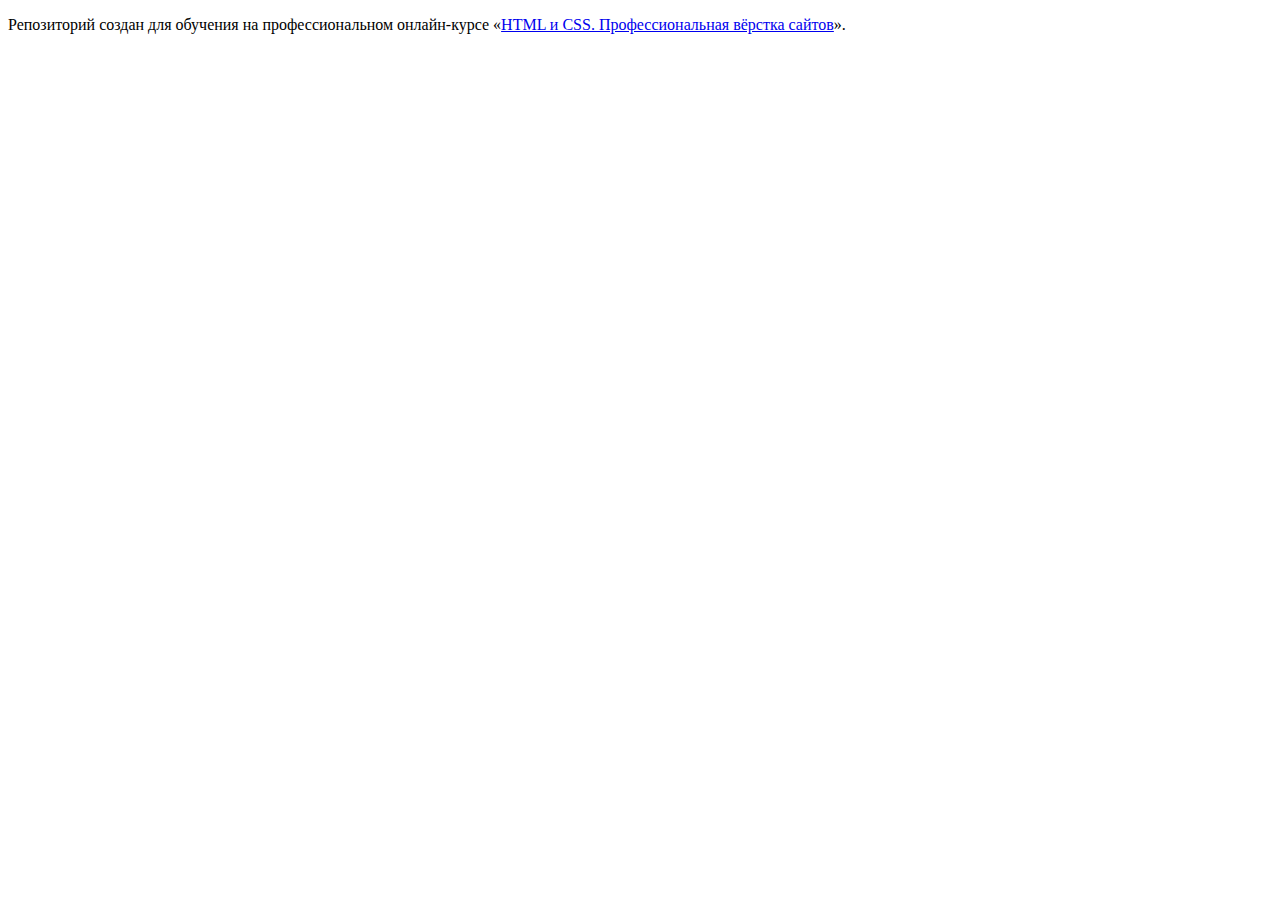
==== index.html @ 1b184b02 ":hatching_chick:" ====
<!DOCTYPE html>
<html lang="ru">
  <head>
    <meta charset="utf-8">
    <title>HTML Academy: Седона</title>
  </head>
  <body>

    <p>Репозиторий создан для обучения на профессиональном онлайн‑курсе «<a href="https://htmlacademy.ru/intensive/htmlcss">HTML и CSS. Профессиональная вёрстка сайтов</a>».</p>

  </body>
</html>
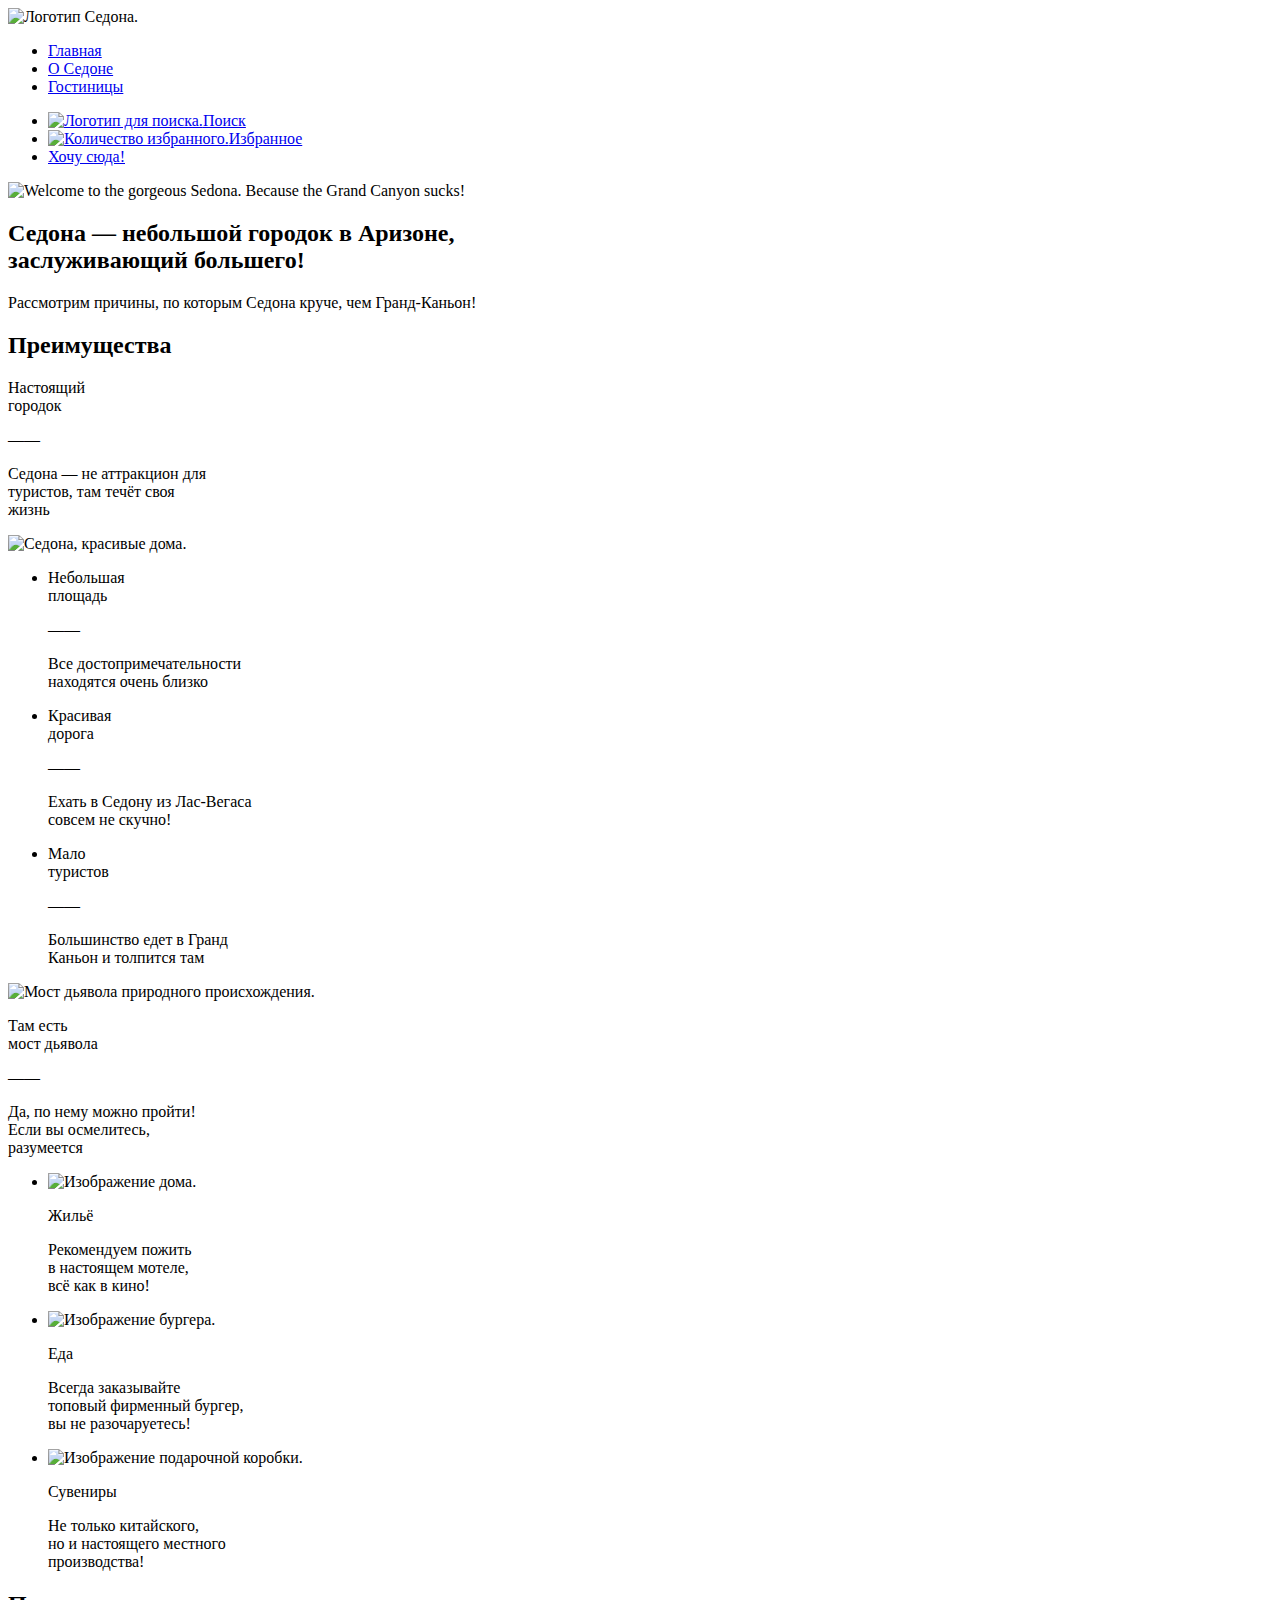
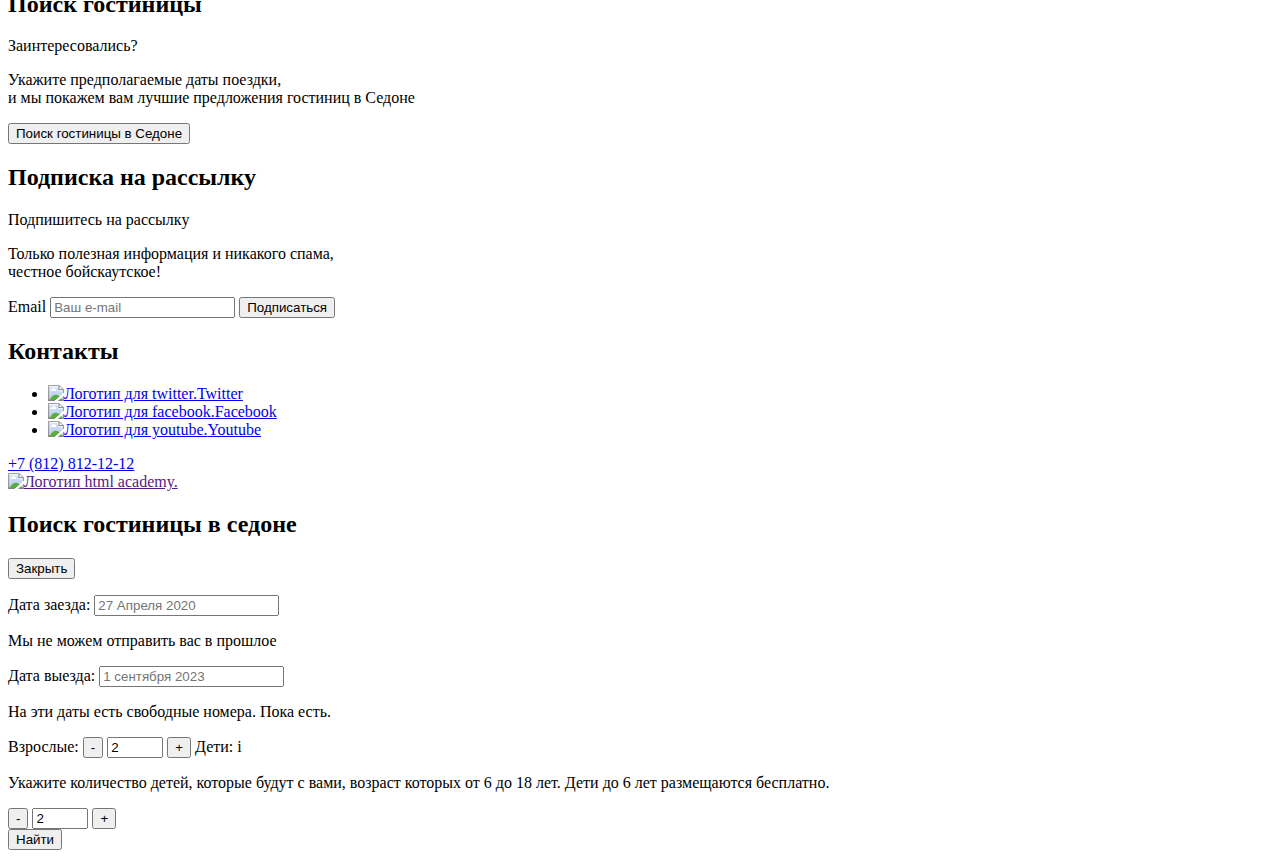
==== commit 01b43624: "Merge pull request #2 from Egor2610/master" ====
--- a/index.html
+++ b/index.html
@@ -4,9 +4,166 @@
     <meta charset="utf-8">
     <title>HTML Academy: Седона</title>
   </head>
+
   <body>
+    <div class="page-container">
+    <header class="main-header">
+      <nav class="navigation">
+        <a class="main-header-logo">
+          <img src="#" width="140" height="70" alt="Логотип Седона.">
+        </a>
+        <ul class="navigation-list">
+          <li class="navigation-item"><a class="navigation-link" href="#" aria-current="page">Главная</a></li>
+          <li class="navigation-item"><a class="navigation-link" href="about.html">О Седоне</a></li>
+          <li class="navigation-item"><a class="navigation-link" href="catalog.html">Гостиницы</a></li>
+        </ul>
+        <ul class="navigation-user">
+          <li class="navigation-user-item"><a class="navigation-link" href="#"><img src="#" alt="Логотип для поиска."><span class="visually-hidden">Поиск</span></a></li>
+          <li class="navigation-user-item"><a class="navigation-link" href="#"><img src="#" alt="Количество избранного."><span class="visually-hidden">Избранное</span></a></li>
+          <li class="navigation-user-item"><a class="navigation-link" href="#"><span class="link-button">Хочу сюда!</span></a></li>
+        </ul>
+      </nav>
+    </header>
 
-    <p>Репозиторий создан для обучения на профессиональном онлайн‑курсе «<a href="https://htmlacademy.ru/intensive/htmlcss">HTML и CSS. Профессиональная вёрстка сайтов</a>».</p>
+    <main class="container">
 
+      <div class=foto-wrapper>
+        <img class="welcome-sedona" src="#" alt="Welcome to the gorgeous Sedona. Because the Grand Canyon sucks!">
+      </div>
+      <div class="about-sedona">
+        <h2>Седона — небольшой городок в Аризоне,<br>заслуживающий большего!</h2>
+        <p> Рассмотрим причины, по которым Седона круче, чем Гранд-Каньон!</p>
+      </div>
+
+      <section class="advantages">
+        <h2 class="visually-hidden">Преимущества</h2>
+        <div class="advantages-point">
+          <p class="advantages-point-title">Настоящий<br>городок</p>
+          <span>——</span>
+          <p>Седона — не аттракцион для<br> туристов, там течёт своя<br> жизнь</p>
+          <img src="#" alt="Седона, красивые дома.">
+        </div>
+
+        <ul class="advantages-list">
+          <li>
+            <p class="advantages-item-title">Небольшая<br>площадь</p>
+            <span>——</span>
+            <p>Все достопримечательности<br>находятся очень близко</p>
+          </li>
+          <li class="advantages-item-road">
+            <p class="advantages-item-title">Красивая<br>дорога</p>
+            <span>——</span>
+            <p>Ехать в Седону из Лас-Вегаса<br>совсем не скучно!</p>
+          </li>
+          <li>
+            <p class="advantages-item-title">Мало<br>туристов</p>
+            <span>——</span>
+            <p>Большинство едет в Гранд<br>Каньон и толпится там</p>
+          </li>
+        </ul>
+
+        <div class="advantages-point">
+          <img src="#" alt="Мост дьявола природного происхождения.">
+          <p class="advantages-point-title">Там есть<br>мост дьявола</p>
+          <p>——</p>
+          <p>Да, по нему можно пройти!<br>Если вы осмелитесь,<br>разумеется</p>
+        </div>
+
+        <ul class="advantages-list">
+          <li class="advantages-item">
+            <img src="#" alt="Изображение дома.">
+            <p class="advantages-item-title">Жильё</p>
+            <p>Рекомендуем пожить<br>в настоящем мотеле,<br>всё как в кино!</p>
+          </li>
+          <li class="advantages-item-food">
+            <img src="#" alt="Изображение бургера.">
+            <p class="advantages-item-title">Еда</p>
+            <p>Всегда заказывайте<br>топовый фирменный бургер,<br>вы не разочаруетесь!</p>
+          </li>
+          <li class="advantages-item">
+            <img src="#" alt="Изображение подарочной коробки.">
+            <p class="advantages-item-title">Сувениры</p>
+            <p>Не только китайского,<br>но и настоящего местного<br>производства!</p>
+          </li>
+        </ul>
+
+      </section>
+
+      <section class="hotel-search">
+        <h2 class="visually-hidden">Поиск гостиницы</h2>
+        <p class="hotel-search-title">Заинтересовались?</p>
+        <p class="hotel-search-info">Укажите предполагаемые даты поездки,<br> и мы покажем вам лучшие предложения гостиниц в Седоне</p>
+        <button class="button button-search" type="button">Поиск гостиницы в Седоне</button>
+      </section>
+
+    </main>
+
+    <footer class="main-footer">
+      <div class='newsletter-container'>
+      <div class="newsletter">
+        <h2 class="visually-hidden">Подписка на рассылку</h2>
+        <p class="newsletter-info">Подпишитесь на рассылку</p>
+        <p>Только полезная информация и никакого спама,<br>честное бойскаутское!</p>
+
+        <form class="newsletter-form" action="https://echo.htmlacademy.ru/" method="post">
+          <label class="visually-hidden" for="newsletter-email">Email</label>
+          <input class="field"  placeholder="Ваш e-mail" type="email" name="newsletter-email" id="newsletter-email" required>
+          <button class="button button-newsletter" type="submit">Подписаться</button>
+        </form>
+      </div>
+    </div>
+
+      <section class="footer-contacts">
+        <h2 class="visually-hidden">Контакты</h2>
+        <ul class="social-button-list">
+          <li class="social-button-item"><a class="social" href="https://twitter.com/htmlacademy"><img src="#" alt="Логотип для twitter."><span class="visually-hidden">Twitter</span></a></li>
+          <li class="social-button-item"><a class="social" href="https://facebook.com/htmlacademy"><img src="#" alt="Логотип для facebook."><span class="visually-hidden">Facebook</span></a></li>
+          <li class="social-button-item"><a class="social" href="https://www.youtube.com/c/HTMLAcademyRUS"><img src="#" alt="Логотип для youtube."><span class="visually-hidden">Youtube</span></a></li>
+        </ul>
+        <div class="footer-telephone">
+          <a class="telephone" href="tel:+78128121212">+7 (812) 812-12-12</a>
+        </div>
+        <div class="footer-logo">
+          <a href=""><img src="#" alt="Логотип html academy."></a>
+        </div>
+      </section>
+    </footer>
+
+
+    <!---ФОРМА ПОИСКА ГОСТИНИЦЫ-->
+
+
+    <form class="reservation" action="https://echo.htmlacademy.ru" method="post">
+      <h2 class="search-title">Поиск гостиницы в седоне</h2>
+      <button class="button button-close" type="button">Закрыть</button>
+      <p class="reservation-arrival">
+        <label class="reservation-arrival-label" for="arrival-date">Дата заезда:</label>
+        <input class="reservation-item-input" type="text" id="arrival-date" name="arrival-date" placeholder="27 Апреля 2020">
+      </p>
+      <p class="reservation-status-error">Мы не можем отправить вас в прошлое</p>
+
+      <p class="reservation-departure">
+        <label class="reservation-departure-label" for="departure-date">Дата выезда:</label>
+        <input class="reservation-item-input" type="text" id="departure-date" name="departure-date" placeholder="1 сентября 2023">
+      </p>
+      <p class="reservation-status">На эти даты есть свободные номера. Пока есть.</p>
+
+      <div class="reservation-item">
+        <label class="reservation-item-label" for="adult">Взрослые:</label>
+        <button class="button-minus" type="button" id="amount-adult-minus"><span>-</span></button>
+        <input class="reservation-item" type="number" min="1" max="10" name="adult" value="2" id="adult">
+        <button class="button-plus" type="button" id="amount-adult-plus"><span>+</span></button>
+
+        <label class="reservation-item-label" for="children">Дети:</label>
+        <span>i</span>
+        <div class="reservation-item-popup">
+          <p class="reservation-item-popup">Укажите количество детей, которые будут с вами, возраст которых от 6 до 18 лет. Дети до 6 лет размещаются бесплатно.</p>
+        </div>
+        <button class="button-minus" type="button" id="amount-children-minus"><span>-</span></button>
+        <input class="reservation-item" type="number" min="0" max="10" name="children" value="2" id="children">
+        <button class="button-plus" type="button" id="amount-children-plus"><span>+</span></button>
+      </div>
+      <button class="button button-form" type="submit">Найти</button>
+    </form>
+  </div>
   </body>
-</html>
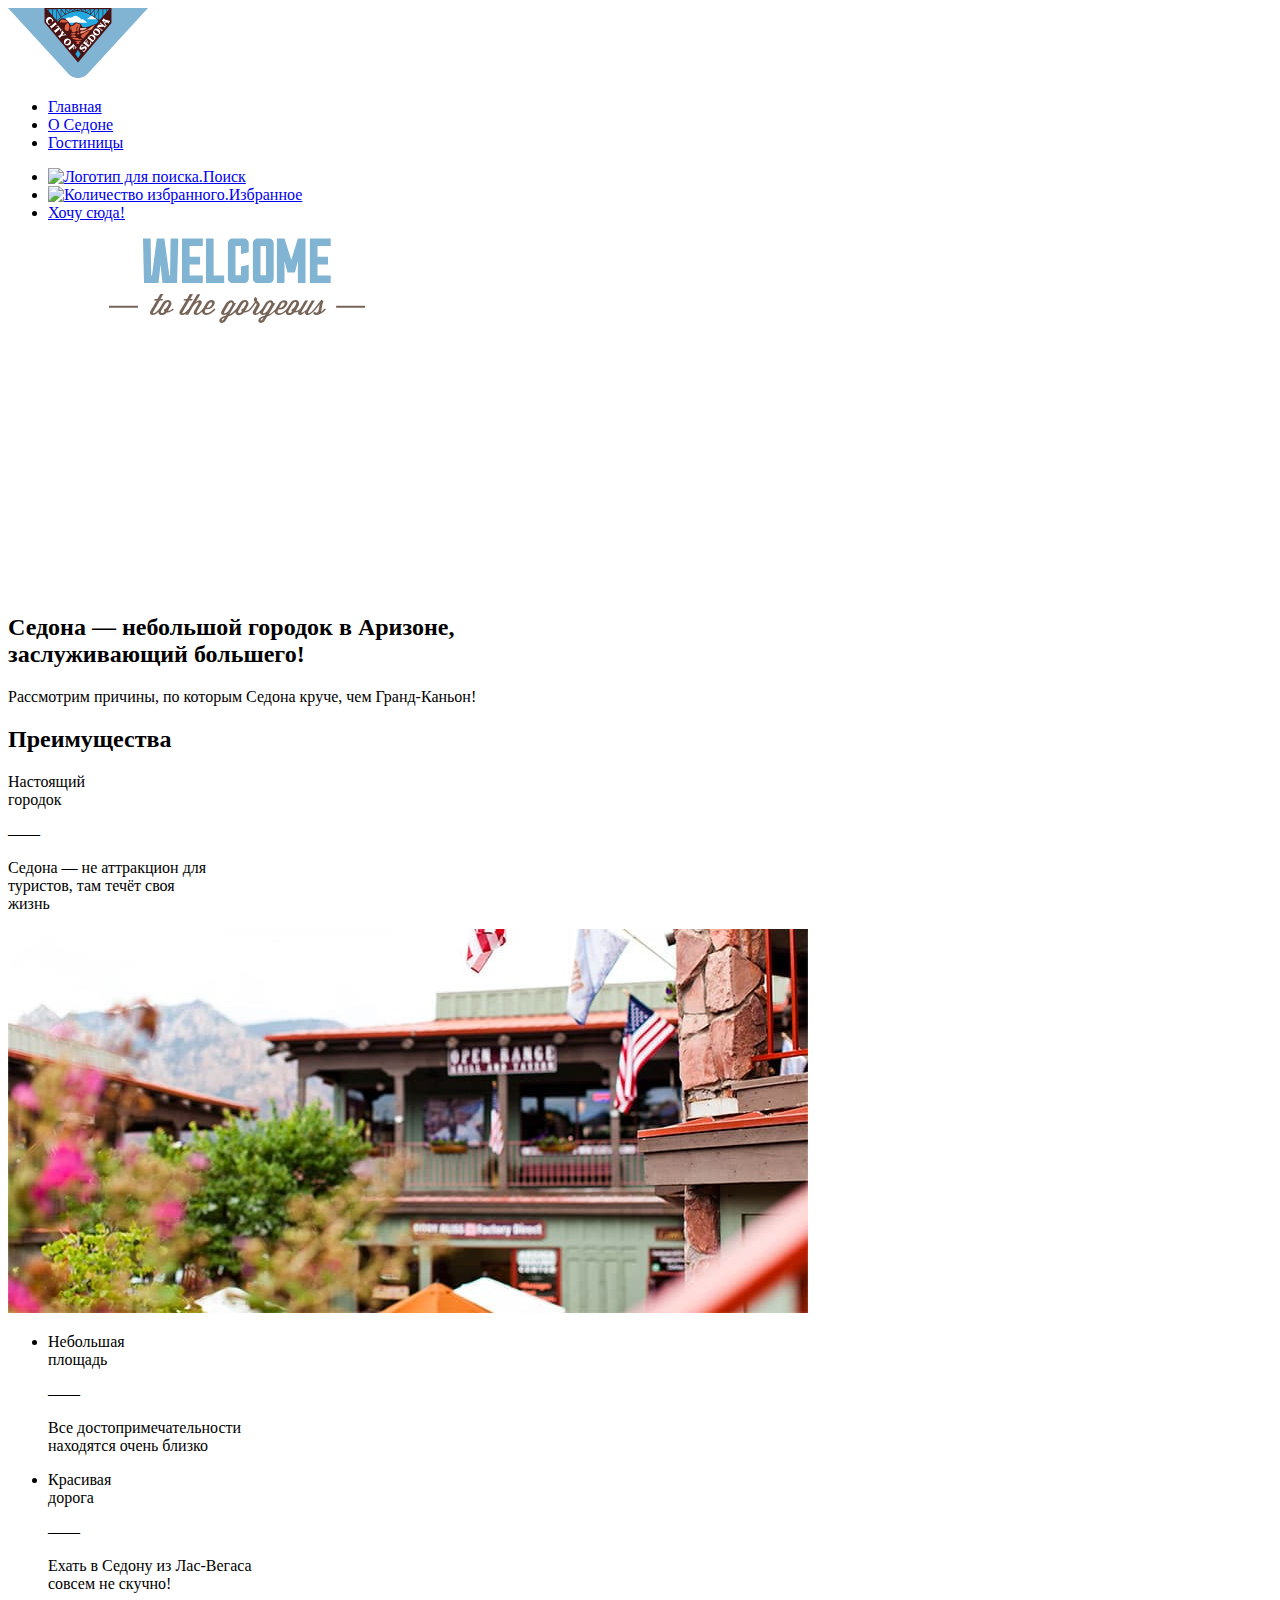
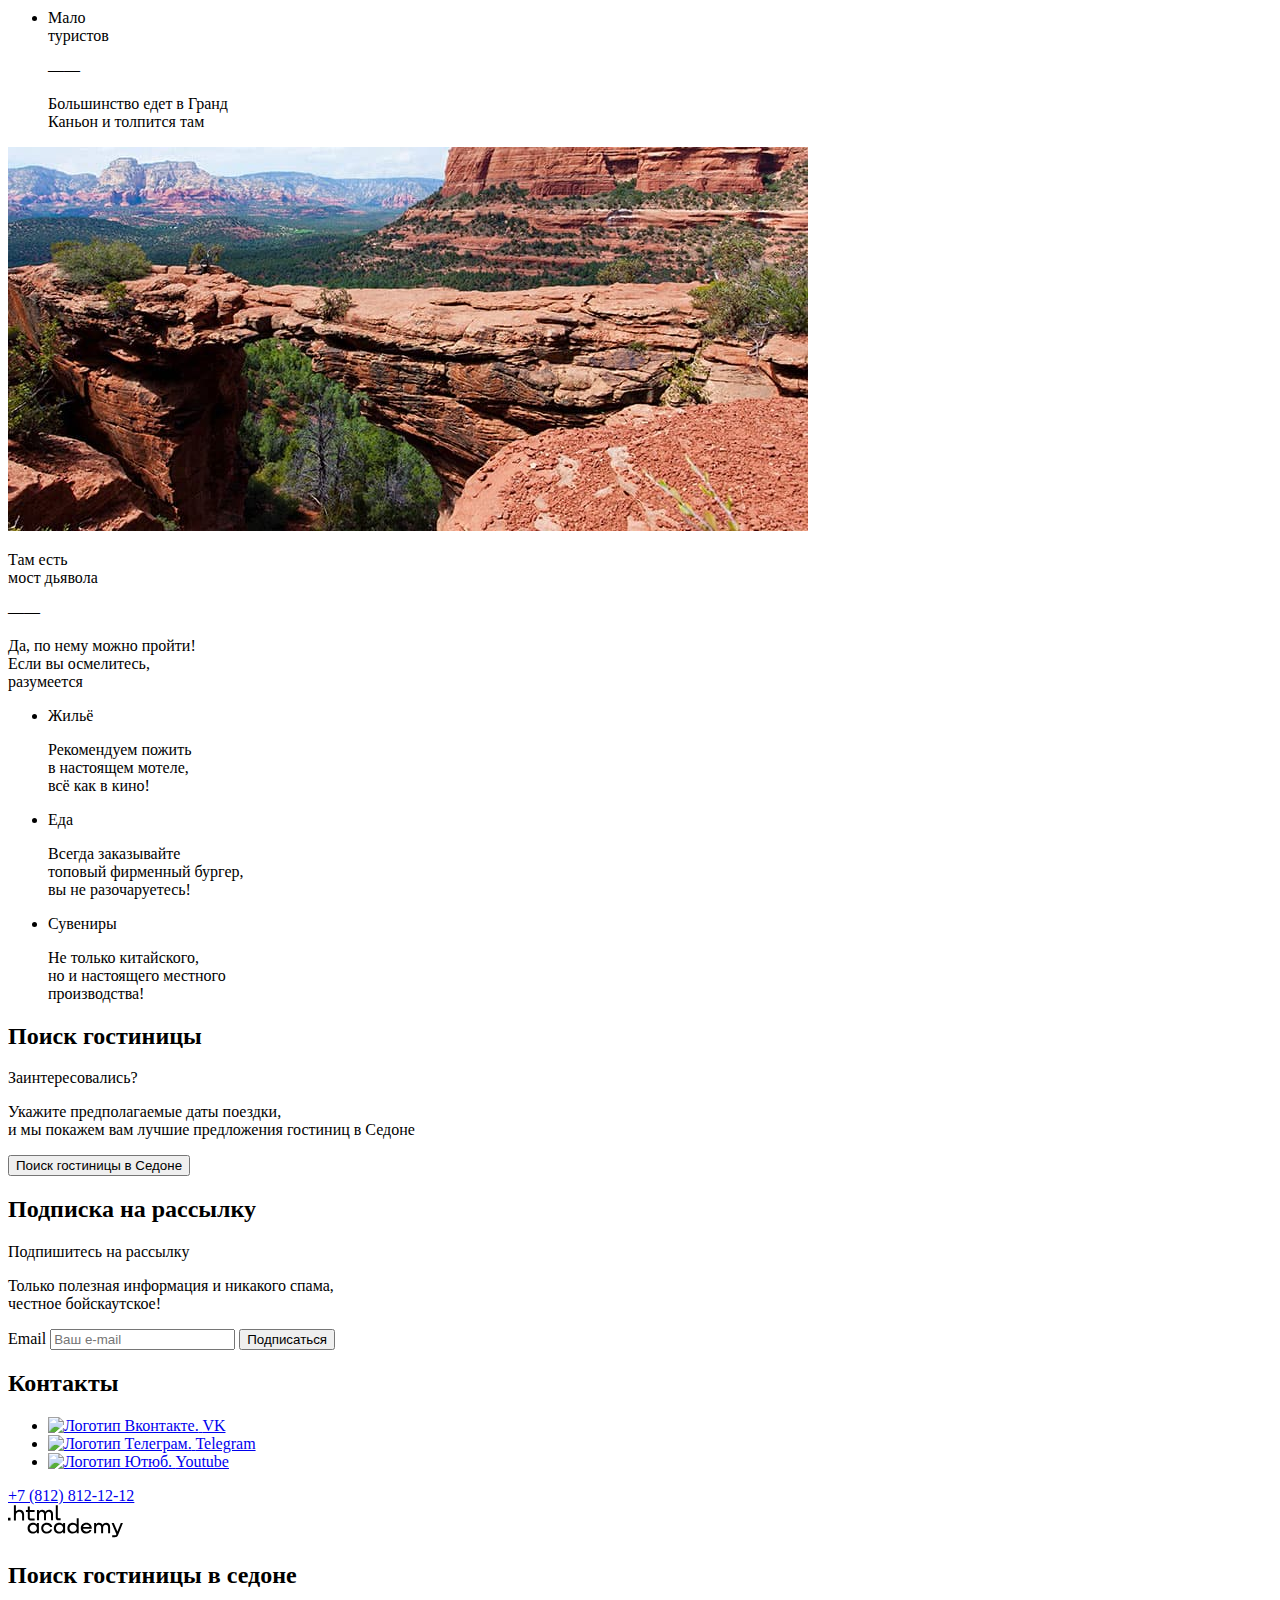
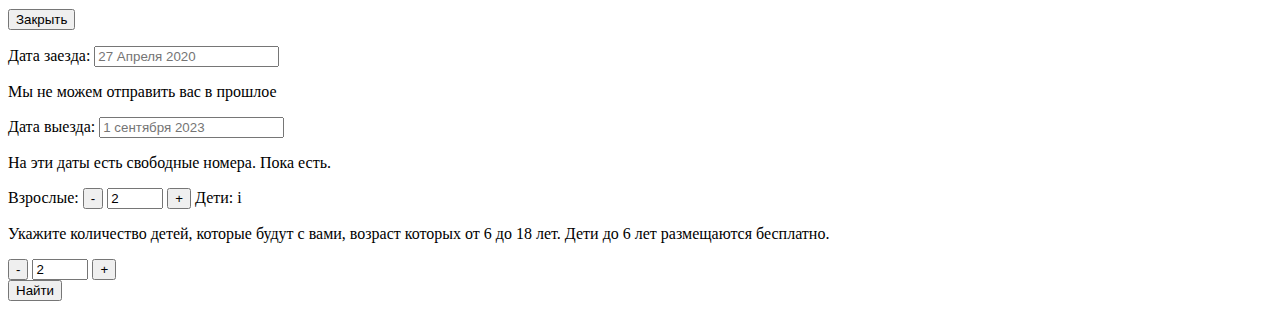
==== commit 2a05557e: "Merge pull request #3 from Egor2610/master" ====
--- a/index.html
+++ b/index.html
@@ -10,7 +10,7 @@
     <header class="main-header">
       <nav class="navigation">
         <a class="main-header-logo">
-          <img src="#" width="140" height="70" alt="Логотип Седона.">
+          <img src="images/logo.svg" width="140" height="70" alt="Логотип Седона.">
         </a>
         <ul class="navigation-list">
           <li class="navigation-item"><a class="navigation-link" href="#" aria-current="page">Главная</a></li>
@@ -28,7 +28,7 @@
     <main class="container">
 
       <div class=foto-wrapper>
-        <img class="welcome-sedona" src="#" alt="Welcome to the gorgeous Sedona. Because the Grand Canyon sucks!">
+        <img class="welcome-sedona" src="images/welcome.svg" width="458" height="352" alt="Welcome to the gorgeous Sedona. Because the Grand Canyon sucks!">
       </div>
       <div class="about-sedona">
         <h2>Седона — небольшой городок в Аризоне,<br>заслуживающий большего!</h2>
@@ -41,7 +41,7 @@
           <p class="advantages-point-title">Настоящий<br>городок</p>
           <span>——</span>
           <p>Седона — не аттракцион для<br> туристов, там течёт своя<br> жизнь</p>
-          <img src="#" alt="Седона, красивые дома.">
+          <img src="images/house.jpg" width="800" height="384" alt="Седона, красивые дома.">
         </div>
 
         <ul class="advantages-list">
@@ -63,7 +63,7 @@
         </ul>
 
         <div class="advantages-point">
-          <img src="#" alt="Мост дьявола природного происхождения.">
+          <img src="images/bridge.jpg" width="800" height="384" alt="Мост дьявола природного происхождения.">
           <p class="advantages-point-title">Там есть<br>мост дьявола</p>
           <p>——</p>
           <p>Да, по нему можно пройти!<br>Если вы осмелитесь,<br>разумеется</p>
@@ -71,17 +71,14 @@
 
         <ul class="advantages-list">
           <li class="advantages-item">
-            <img src="#" alt="Изображение дома.">
             <p class="advantages-item-title">Жильё</p>
             <p>Рекомендуем пожить<br>в настоящем мотеле,<br>всё как в кино!</p>
           </li>
           <li class="advantages-item-food">
-            <img src="#" alt="Изображение бургера.">
             <p class="advantages-item-title">Еда</p>
             <p>Всегда заказывайте<br>топовый фирменный бургер,<br>вы не разочаруетесь!</p>
           </li>
           <li class="advantages-item">
-            <img src="#" alt="Изображение подарочной коробки.">
             <p class="advantages-item-title">Сувениры</p>
             <p>Не только китайского,<br>но и настоящего местного<br>производства!</p>
           </li>
@@ -116,15 +113,15 @@
       <section class="footer-contacts">
         <h2 class="visually-hidden">Контакты</h2>
         <ul class="social-button-list">
-          <li class="social-button-item"><a class="social" href="https://twitter.com/htmlacademy"><img src="#" alt="Логотип для twitter."><span class="visually-hidden">Twitter</span></a></li>
-          <li class="social-button-item"><a class="social" href="https://facebook.com/htmlacademy"><img src="#" alt="Логотип для facebook."><span class="visually-hidden">Facebook</span></a></li>
-          <li class="social-button-item"><a class="social" href="https://www.youtube.com/c/HTMLAcademyRUS"><img src="#" alt="Логотип для youtube."><span class="visually-hidden">Youtube</span></a></li>
+          <li class="social-button-item"><a class="social-twitter" href="https://vk.com/htmlacademy"> <img src="#" width="24" height="14" alt="Логотип Вконтакте."> <span class="visually-hidden">VK</span></a></li>
+          <li class="social-button-item"><a class="social-facebook" href="https://t.me/htmlacademy"> <img src="#" width="18" height="16" alt="Логотип Телеграм."> <span class="visually-hidden">Telegram</span></a></li>
+          <li class="social-button-item"><a class="social-youtube" href="https://www.youtube.com/user/htmlacademyru"> <img src="#" width="22" height="17" alt="Логотип Ютюб."> <span class="visually-hidden">Youtube</span></a></li>
         </ul>
         <div class="footer-telephone">
           <a class="telephone" href="tel:+78128121212">+7 (812) 812-12-12</a>
         </div>
         <div class="footer-logo">
-          <a href=""><img src="#" alt="Логотип html academy."></a>
+          <a href=""><img src="images/logo-footer.svg" width="115" height="33" alt="Логотип html academy."></a>
         </div>
       </section>
     </footer>
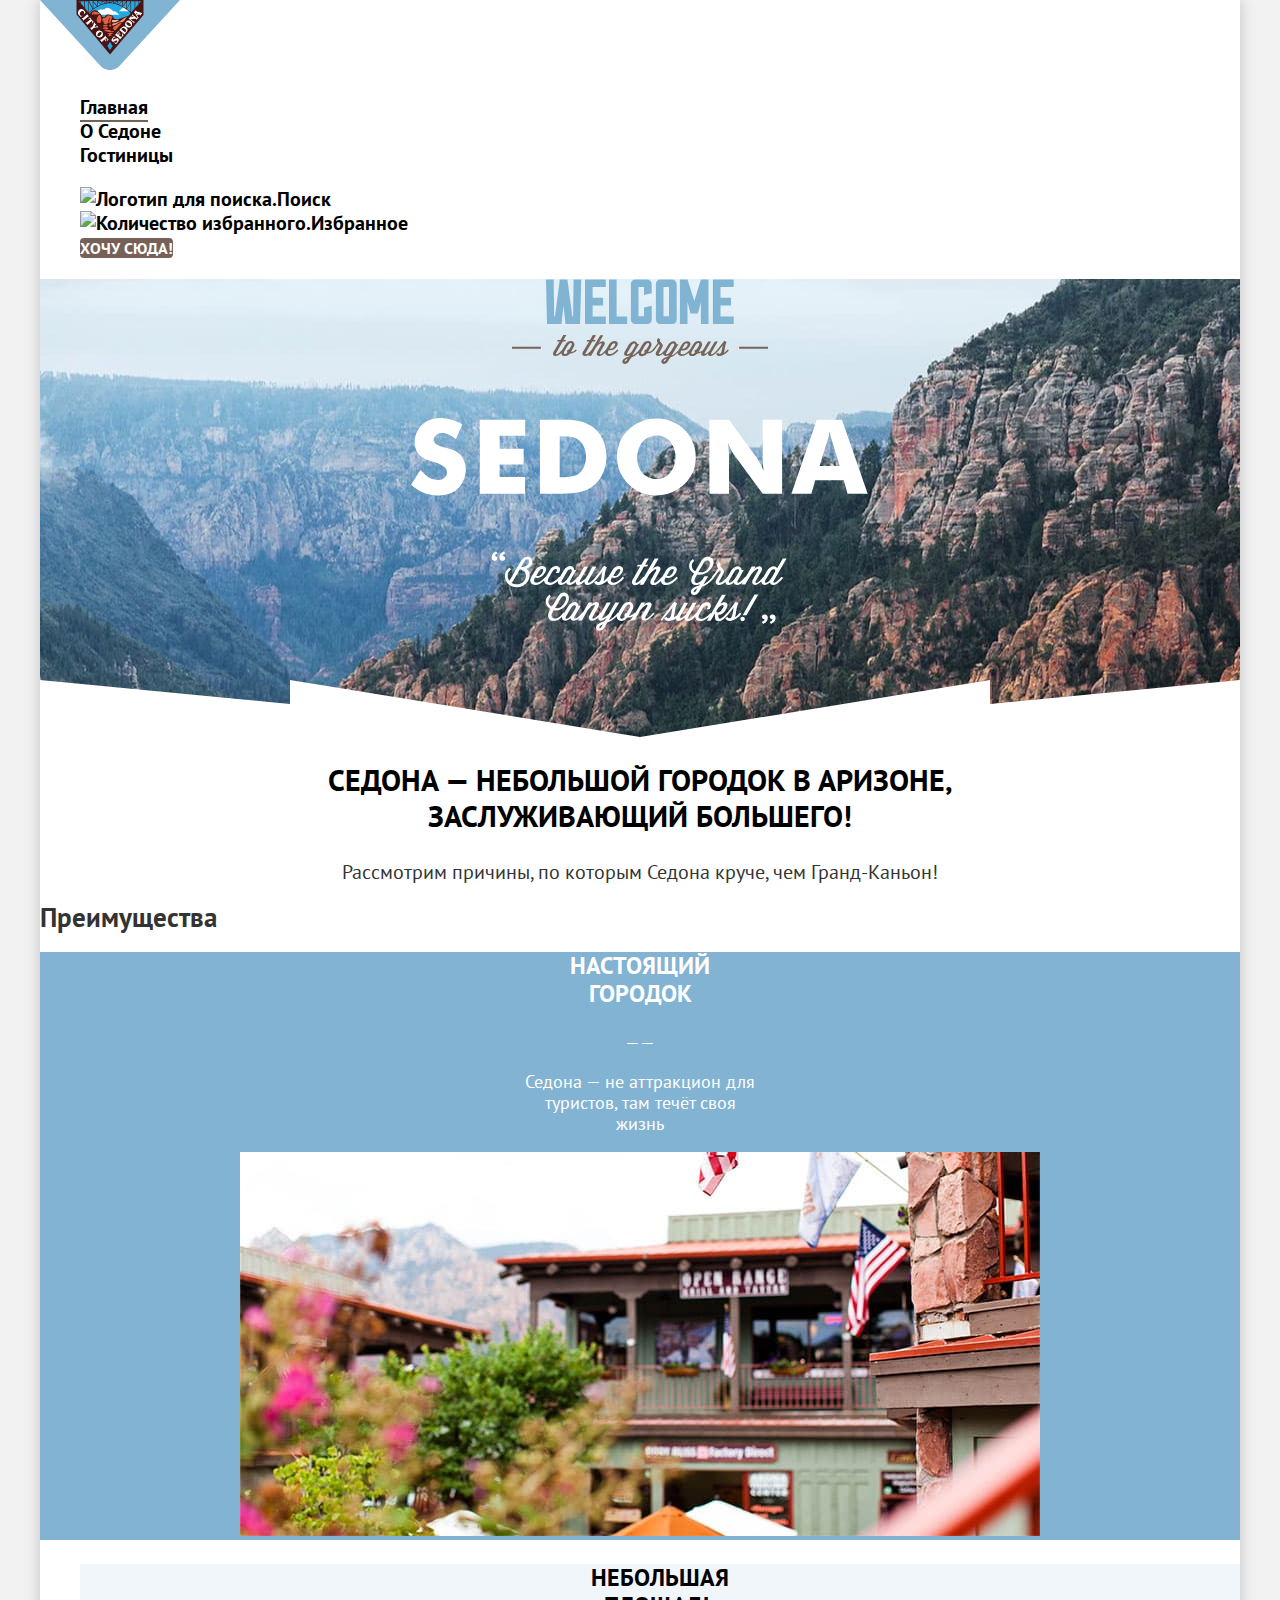
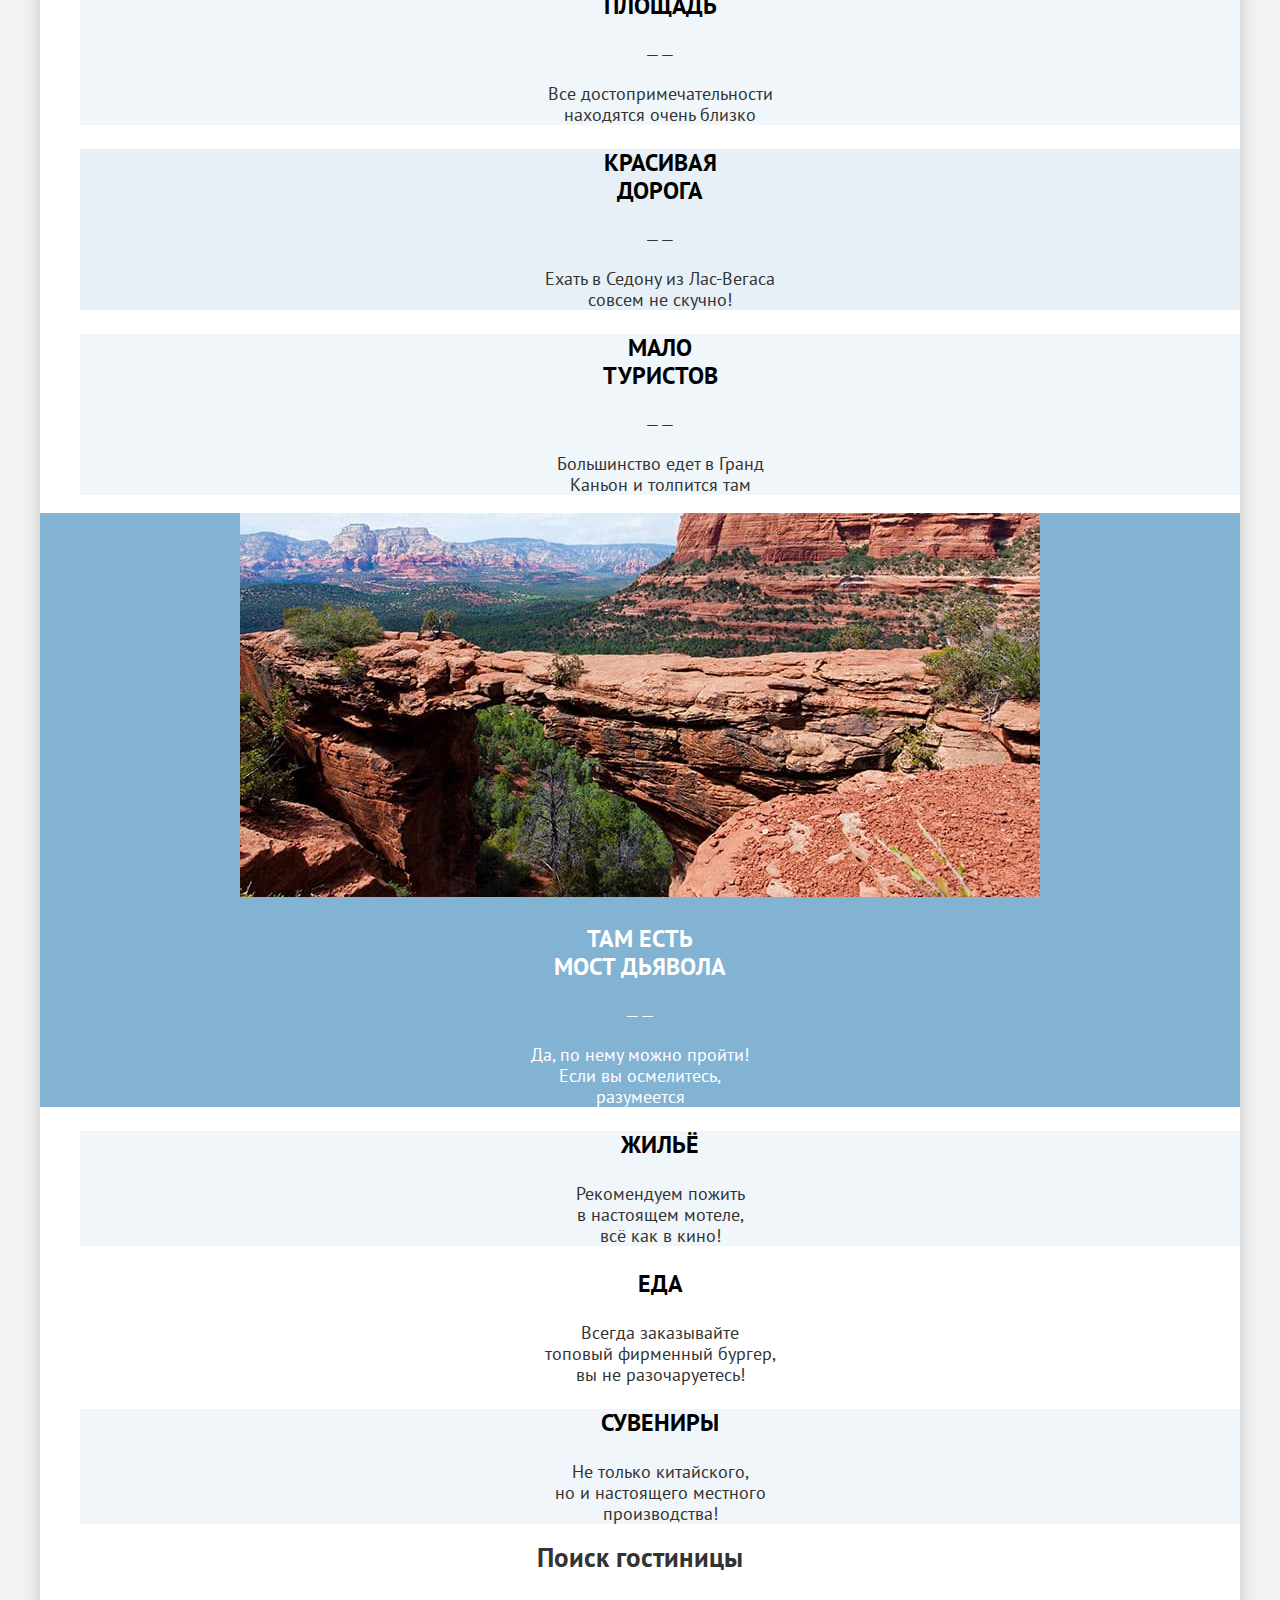
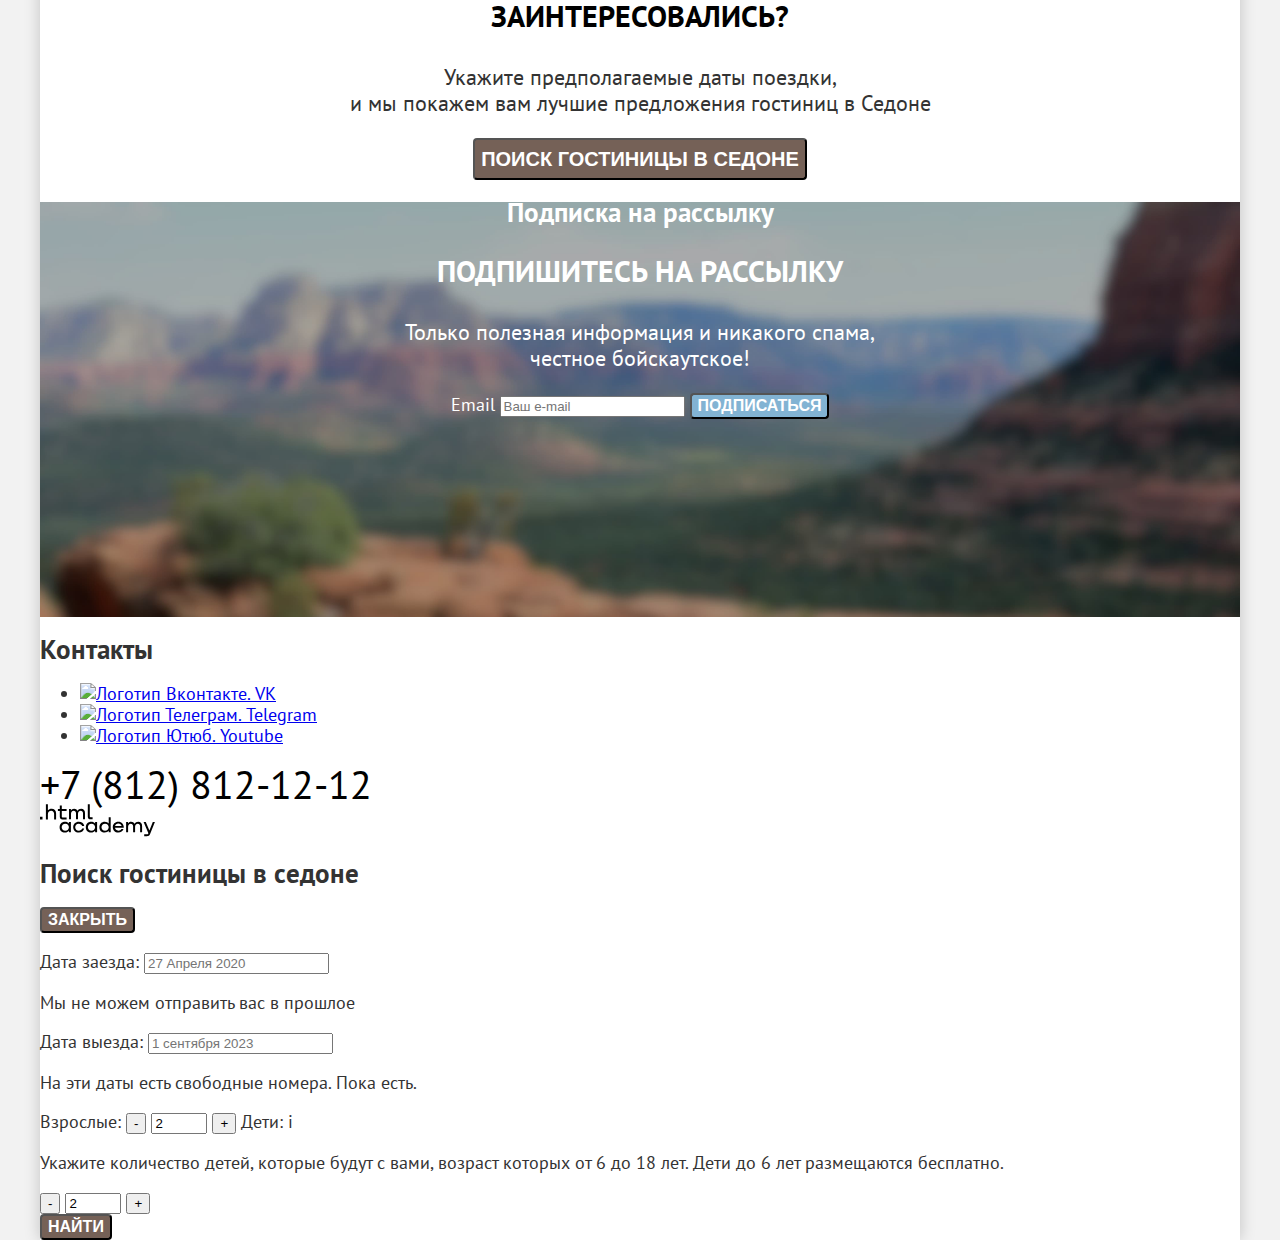
==== commit ab457555: "Merge pull request #4 from Egor2610/master" ====
--- a/index.html
+++ b/index.html
@@ -3,13 +3,14 @@
   <head>
     <meta charset="utf-8">
     <title>HTML Academy: Седона</title>
+    <link rel="stylesheet" href="styles/styles.css">
   </head>
 
   <body>
     <div class="page-container">
     <header class="main-header">
       <nav class="navigation">
-        <a class="main-header-logo">
+        <a class="main-header-logo" href="#">
           <img src="images/logo.svg" width="140" height="70" alt="Логотип Седона.">
         </a>
         <ul class="navigation-list">
@@ -20,7 +21,7 @@
         <ul class="navigation-user">
           <li class="navigation-user-item"><a class="navigation-link" href="#"><img src="#" alt="Логотип для поиска."><span class="visually-hidden">Поиск</span></a></li>
           <li class="navigation-user-item"><a class="navigation-link" href="#"><img src="#" alt="Количество избранного."><span class="visually-hidden">Избранное</span></a></li>
-          <li class="navigation-user-item"><a class="navigation-link" href="#"><span class="link-button">Хочу сюда!</span></a></li>
+          <li class="navigation-user-item"><a class="navigation-link" href="#"><span class="button link-button">Хочу сюда!</span></a></li>
         </ul>
       </nav>
     </header>
@@ -45,7 +46,7 @@
         </div>
 
         <ul class="advantages-list">
-          <li>
+          <li class="advantages-item-square">
             <p class="advantages-item-title">Небольшая<br>площадь</p>
             <span>——</span>
             <p>Все достопримечательности<br>находятся очень близко</p>
@@ -55,7 +56,7 @@
             <span>——</span>
             <p>Ехать в Седону из Лас-Вегаса<br>совсем не скучно!</p>
           </li>
-          <li>
+          <li class="advantages-item-tourists">
             <p class="advantages-item-title">Мало<br>туристов</p>
             <span>——</span>
             <p>Большинство едет в Гранд<br>Каньон и толпится там</p>
@@ -70,7 +71,7 @@
         </div>
 
         <ul class="advantages-list">
-          <li class="advantages-item">
+          <li class="advantages-item-house">
             <p class="advantages-item-title">Жильё</p>
             <p>Рекомендуем пожить<br>в настоящем мотеле,<br>всё как в кино!</p>
           </li>
@@ -78,7 +79,7 @@
             <p class="advantages-item-title">Еда</p>
             <p>Всегда заказывайте<br>топовый фирменный бургер,<br>вы не разочаруетесь!</p>
           </li>
-          <li class="advantages-item">
+          <li class="advantages-item-souvenirs">
             <p class="advantages-item-title">Сувениры</p>
             <p>Не только китайского,<br>но и настоящего местного<br>производства!</p>
           </li>
@@ -99,8 +100,8 @@
       <div class='newsletter-container'>
       <div class="newsletter">
         <h2 class="visually-hidden">Подписка на рассылку</h2>
-        <p class="newsletter-info">Подпишитесь на рассылку</p>
-        <p>Только полезная информация и никакого спама,<br>честное бойскаутское!</p>
+        <p class="newsletter-title">Подпишитесь на рассылку</p>
+        <p class="newsletter-info">Только полезная информация и никакого спама,<br>честное бойскаутское!</p>
 
         <form class="newsletter-form" action="https://echo.htmlacademy.ru/" method="post">
           <label class="visually-hidden" for="newsletter-email">Email</label>
@@ -121,7 +122,7 @@
           <a class="telephone" href="tel:+78128121212">+7 (812) 812-12-12</a>
         </div>
         <div class="footer-logo">
-          <a href=""><img src="images/logo-footer.svg" width="115" height="33" alt="Логотип html academy."></a>
+          <a href="https://htmlacademy.ru"><img src="images/logo-footer.svg" width="115" height="33" alt="Логотип html academy."></a>
         </div>
       </section>
     </footer>
--- a/styles/styles.css
+++ b/styles/styles.css
@@ -0,0 +1,300 @@
+/* -----Шрифт PT Sans-----*/
+@font-face {
+  font-family: "PT Sans";
+  src: url("../fonts/ptsans-400.woff2") format("woff2");
+  font-weight: 400;
+  font-style: normal;
+  font-display: swap;
+}
+
+@font-face {
+  font-family: "PT Sans";
+  src: url("../fonts/ptsans-700.woff2") format("woff2");
+  font-weight: 700;
+  font-style: normal;
+  font-display: swap;
+}
+/* -----Color-----*/
+
+
+
+
+
+
+/*-------------- body -----------------*/
+body {
+  margin: 0;
+  min-height: 100%;
+  font-family: "PT Sans", Arial, sans-serif;
+  font-size: 18px;
+  line-height: 21px;
+  font-weight: 400;
+  color: #333333;
+  background-color: #f2f2f2;
+}
+
+/*-------------- container -----------------*/
+.page-container {
+  width: 1200px;
+  margin: 0 auto;
+  background-color: #ffffff;
+  box-shadow: 0 0 15px rgba(0, 0, 0, 0.2);
+}
+
+/*-------------- navigation -----------------*/
+.navigation {
+  font-size: 20px;
+  line-height: 24px;
+  font-weight: 700;
+  color: #000000;
+  }
+
+.navigation-list,
+.navigation-user {
+  list-style: none;
+}
+.navigation-link {
+  text-decoration: none;
+  color:#000000;
+}
+
+.navigation-link[aria-current="page"] {
+  border-bottom: 2px solid #756257;
+}
+
+/*-------------- button -----------------*/
+.button {
+ font-size: 16px;
+ line-height: 20px;
+ font-weight: 700;
+ text-align: center;
+ text-transform: uppercase;
+ text-decoration: none;
+ border-radius: 4px;
+ color: #ffffff;
+ background-color: #756157;
+}
+
+/*-------------- main-foto -----------------*/
+.foto-wrapper {
+  background-image:url("../images/divider.svg"), url("../images/index-background.jpg");
+  background-position: center bottom, center;
+  background-color:rgba(131, 179, 211, 0.2);
+  width: 1200px;
+  height: 458px;
+  margin: 0 auto;
+  background-repeat: no-repeat, no-repeat;
+  text-align: center;
+}
+
+.about-sedona h2 {
+  font-size: 30px;
+  line-height: 36px;
+  font-weight: 700;
+  color: #000000;
+  text-align: center;
+  text-transform: uppercase;
+}
+
+.about-sedona p {
+  font-size: 20px;
+  line-height: 26px;
+  text-align: center;
+}
+
+/*-------------- advantages -----------------*/
+.advantages-list {
+  list-style: none;
+  text-align: center;
+}
+.advantages-point {
+  color: #ffffff;
+  background-color: #82B3D3;
+  text-align: center;
+}
+.advantages-point-title {
+  font-size: 24px;
+  line-height: 28px;
+  font-weight: 700;
+  text-transform: uppercase;
+}
+.advantages-item-title {
+  font-size: 24px;
+  line-height: 28px;
+  font-weight: 700;
+  color:#000000;
+  text-transform: uppercase;
+}
+.advantages-item-square,
+.advantages-item-tourists,
+.advantages-item-house,
+.advantages-item-souvenirs {
+  background-color: rgba(131, 179, 211, 0.12);
+}
+.advantages-item-road{
+  background-color:rgba(131, 179, 211, 0.2)
+}
+
+/*-------------- hotel-search -----------------*/
+.hotel-search {
+  text-align: center;
+}
+.hotel-search-title {
+  font-size: 30px;
+  line-height: 36px;
+  font-weight: 700;
+  color:#000000;
+  text-transform: uppercase;
+}
+.hotel-search-info {
+  font-size: 22px;
+  line-height: 26px;
+}
+.button-search {
+  font-size: 20px;
+  line-height: 36px;
+}
+
+/*-------------- footer -----------------*/
+.newsletter-container {
+  color: #ffffff;
+  width: 1200px;
+  height: 415px;
+  background-image: url("../images/blur-background.jpg");
+  background-position: top;
+  background-size: cover;
+  background-color: #3F5E72;
+  text-align: center;
+}
+.newsletter-title {
+  font-size: 30px;
+  line-height: 36px;
+  font-weight: 700;
+  text-transform: uppercase;
+
+}
+.newsletter-info {
+  font-size: 22px;
+  line-height: 26px;
+}
+.button-newsletter {
+  background-color: #82B3D3;
+}
+.telephone {
+  font-size: 40px;
+  line-height: 40px;
+  color: #000000;
+  text-decoration: none;
+}
+
+/*-------------- catalog -----------------*/
+.search-form {
+  color: #ffffff;
+  background-image: url("../images/catalog-background.jpg");
+  background-color: #3F5E72;
+  background-repeat: no-repeat;
+  background-size: cover;
+  line-height: 23px;
+}
+.search-form-title {
+  font-size: 60px;
+  line-height: 78px;
+  font-weight: 700;
+}
+.breadcrumbs {
+  font-size: 16px;
+  line-height: 21px;
+  list-style: none;
+}
+.search-legend {
+  font-size: 20px;
+  line-height: 24px;
+  font-weight: 700;
+}
+.search-catalog fieldset {
+  border: none;
+}
+.button-submit {
+  background-color: #82B3D3;
+}
+.button-reset {
+  background-color: transparent;
+}
+.search-input {
+  font-size: 18px;
+  line-height: 24px;
+  font-weight: 700;
+  color: #000000;
+}
+/*-------------- hotel-sorting-----------------*/
+.filter-search {
+  font-size: 30px;
+  line-height: 36px;
+  font-weight: 700;
+  color: #000000;
+}
+
+/*-------------- hotel-cards-----------------*/
+.search-result ul {
+  list-style: none;
+}
+.product-card-link {
+  text-decoration: none;
+}
+.product-card-title {
+  font-size: 24px;
+  line-height: 28px;
+  font-weight: 700;
+  color: #000000;
+}
+.hotel-rating {
+ font-size: 16px;
+ line-height: 20px;
+ text-align: center;
+ text-transform: uppercase;
+ text-decoration: none;
+ border-radius: 4px;
+ color: #333333;
+ background-color: #f2f2f2;
+}
+.button-booking {
+  background-color: #82B3D3;
+}
+.button-saved {
+  background-color: #7DB54F;
+}
+
+
+
+
+/*-------------- pagination-----------------*/
+.pagination {
+  list-style: none;
+}
+.pagination-link {
+  color: #ffffff;
+  background-color: #82B3D3;
+  text-decoration: none;
+  font-size: 20px;
+  line-height: 36px;
+  font-weight: 700;
+}
+.page-current {
+  color: #000000;
+  background-color: #f2f2f2;
+}
+.page-next {
+  font-size: 22px;
+  line-height: 26px;
+  font-weight: 700;
+  color: #000000;
+  background-color: #ffffff;
+}
+
+/*-------------- footer-catalog-----------------*/
+.newsletter-catalog {
+  text-align: center;
+}
+.title-catalog {
+  color: #000000;
+}
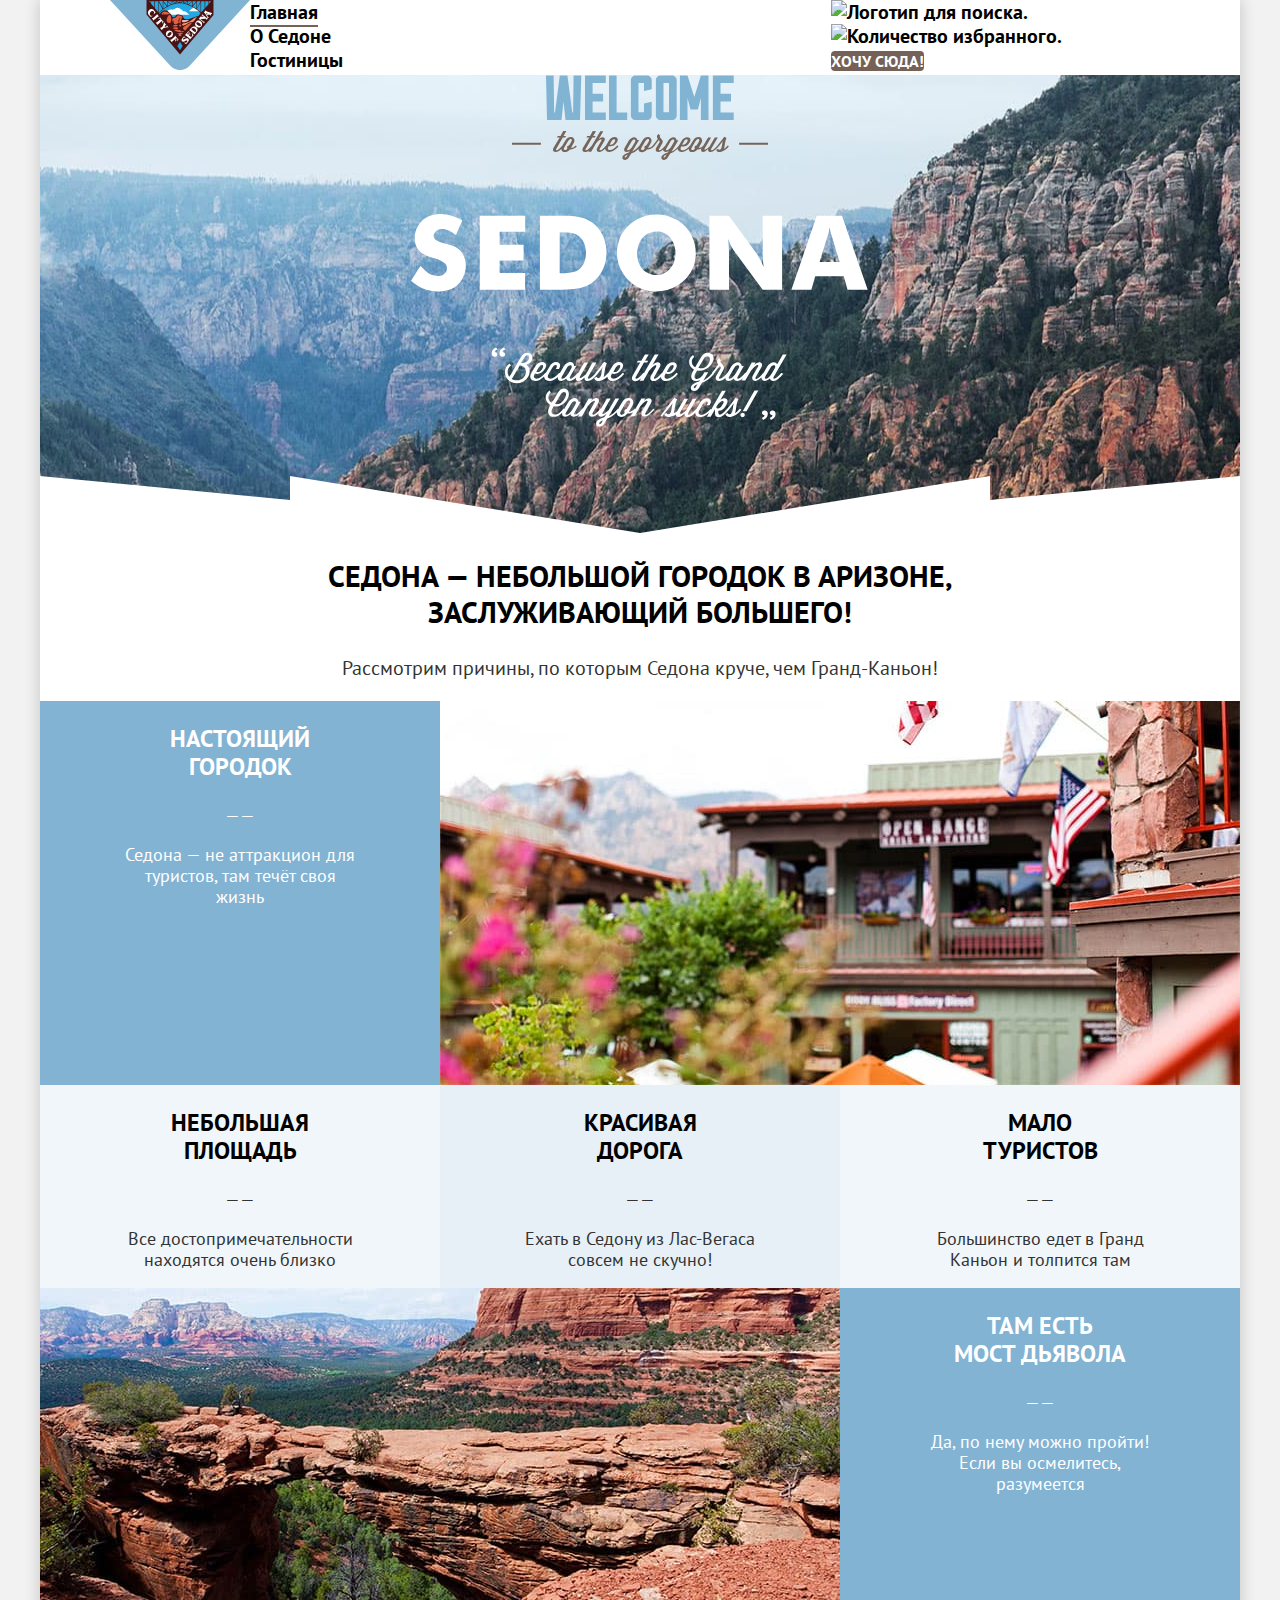
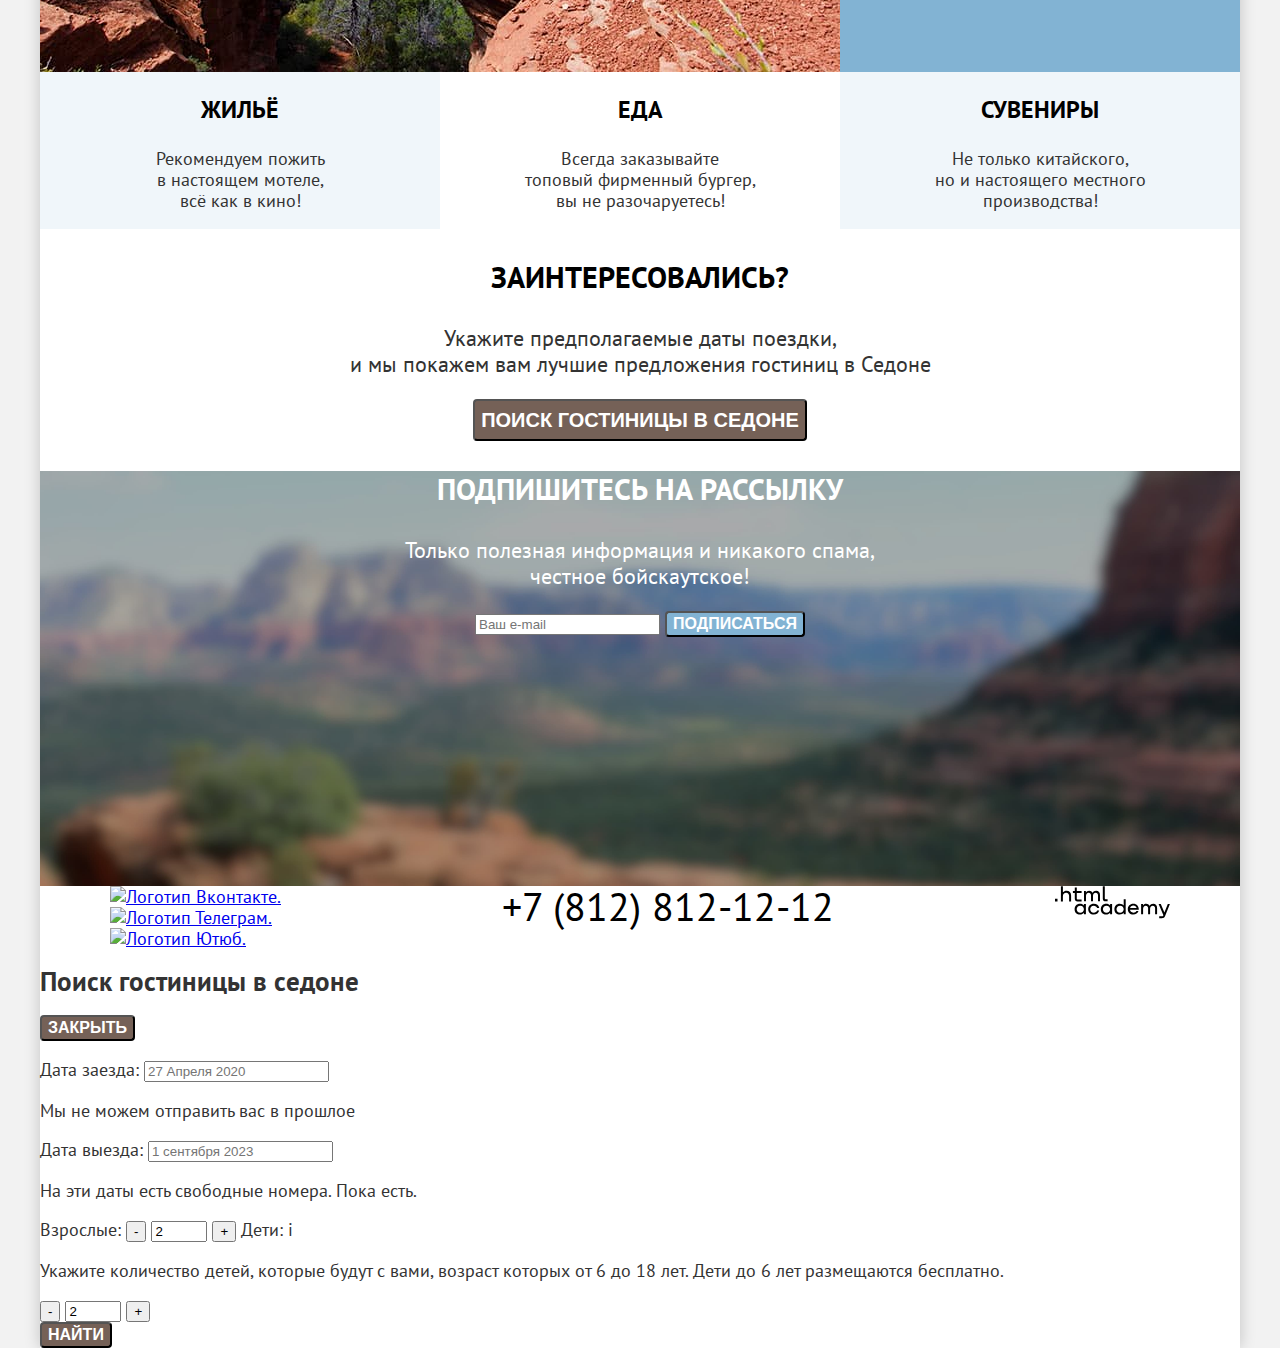
==== commit 1dead17e: "Merge pull request #5 from Egor2610/master" ====
--- a/index.html
+++ b/index.html
@@ -4,6 +4,8 @@
     <meta charset="utf-8">
     <title>HTML Academy: Седона</title>
     <link rel="stylesheet" href="styles/styles.css">
+    <link rel="icon" href="favicon.ico">
+    <link rel="icon" type="image/png" sizes="32x32" href="images/favicon.png">
   </head>
 
   <body>
@@ -18,7 +20,7 @@
           <li class="navigation-item"><a class="navigation-link" href="about.html">О Седоне</a></li>
           <li class="navigation-item"><a class="navigation-link" href="catalog.html">Гостиницы</a></li>
         </ul>
-        <ul class="navigation-user">
+        <ul class="navigation-list navigation-user">
           <li class="navigation-user-item"><a class="navigation-link" href="#"><img src="#" alt="Логотип для поиска."><span class="visually-hidden">Поиск</span></a></li>
           <li class="navigation-user-item"><a class="navigation-link" href="#"><img src="#" alt="Количество избранного."><span class="visually-hidden">Избранное</span></a></li>
           <li class="navigation-user-item"><a class="navigation-link" href="#"><span class="button link-button">Хочу сюда!</span></a></li>
@@ -38,15 +40,17 @@
 
       <section class="advantages">
         <h2 class="visually-hidden">Преимущества</h2>
+        <div class="advantages-flex">
         <div class="advantages-point">
           <p class="advantages-point-title">Настоящий<br>городок</p>
           <span>——</span>
           <p>Седона — не аттракцион для<br> туристов, там течёт своя<br> жизнь</p>
-          <img src="images/house.jpg" width="800" height="384" alt="Седона, красивые дома.">
+        </div>
+        <img class="advantages-picture" src="images/house.jpg" width="800" height="384" alt="Седона, красивые дома.">
         </div>
 
         <ul class="advantages-list">
-          <li class="advantages-item-square">
+          <li class="advantages-item">
             <p class="advantages-item-title">Небольшая<br>площадь</p>
             <span>——</span>
             <p>Все достопримечательности<br>находятся очень близко</p>
@@ -56,22 +60,24 @@
             <span>——</span>
             <p>Ехать в Седону из Лас-Вегаса<br>совсем не скучно!</p>
           </li>
-          <li class="advantages-item-tourists">
+          <li class="advantages-item">
             <p class="advantages-item-title">Мало<br>туристов</p>
             <span>——</span>
             <p>Большинство едет в Гранд<br>Каньон и толпится там</p>
           </li>
         </ul>
 
+        <div class="advantages-flex">
+        <img class="advantages-picture" src="images/bridge.jpg" width="800" height="384" alt="Мост дьявола природного происхождения.">
         <div class="advantages-point">
-          <img src="images/bridge.jpg" width="800" height="384" alt="Мост дьявола природного происхождения.">
           <p class="advantages-point-title">Там есть<br>мост дьявола</p>
           <p>——</p>
           <p>Да, по нему можно пройти!<br>Если вы осмелитесь,<br>разумеется</p>
         </div>
+        </div>
 
         <ul class="advantages-list">
-          <li class="advantages-item-house">
+          <li class="advantages-item">
             <p class="advantages-item-title">Жильё</p>
             <p>Рекомендуем пожить<br>в настоящем мотеле,<br>всё как в кино!</p>
           </li>
@@ -79,7 +85,7 @@
             <p class="advantages-item-title">Еда</p>
             <p>Всегда заказывайте<br>топовый фирменный бургер,<br>вы не разочаруетесь!</p>
           </li>
-          <li class="advantages-item-souvenirs">
+          <li class="advantages-item">
             <p class="advantages-item-title">Сувениры</p>
             <p>Не только китайского,<br>но и настоящего местного<br>производства!</p>
           </li>
--- a/styles/styles.css
+++ b/styles/styles.css
@@ -14,16 +14,16 @@
   font-style: normal;
   font-display: swap;
 }
-/* -----Color-----*/
-
-
-
-
-
+
+html {
+  height: 100%;
+}
 
 /*-------------- body -----------------*/
 body {
   margin: 0;
+  display: flex;
+  flex-direction: column;
   min-height: 100%;
   font-family: "PT Sans", Arial, sans-serif;
   font-size: 18px;
@@ -34,6 +34,10 @@
 }
 
 /*-------------- container -----------------*/
+.container {
+  flex-grow: 1;
+}
+
 .page-container {
   width: 1200px;
   margin: 0 auto;
@@ -47,20 +51,31 @@
   line-height: 24px;
   font-weight: 700;
   color: #000000;
+  display: flex;
+  width: 1060px;
+  margin: 0 auto;
+
   }
-
-.navigation-list,
+.navigation-list {
+  list-style: none;
+  width: 339px;
+  margin: 0;
+  padding: 0;
+}
 .navigation-user {
   list-style: none;
+  max-width: 458px;
+  margin-left: auto;
 }
 .navigation-link {
   text-decoration: none;
   color:#000000;
-}
+  }
 
 .navigation-link[aria-current="page"] {
   border-bottom: 2px solid #756257;
 }
+
 
 /*-------------- button -----------------*/
 .button {
@@ -103,14 +118,27 @@
 }
 
 /*-------------- advantages -----------------*/
+
 .advantages-list {
   list-style: none;
   text-align: center;
+  display: flex;
+  justify-content: space-between;
+  margin: 0;
+  padding: 0;
+}
+.advantages-flex {
+  display: flex;
+  justify-content: flex-start;
+}
+.advantages-list li {
+  width: 400px;
 }
 .advantages-point {
   color: #ffffff;
   background-color: #82B3D3;
   text-align: center;
+  width: 400px;
 }
 .advantages-point-title {
   font-size: 24px;
@@ -125,14 +153,14 @@
   color:#000000;
   text-transform: uppercase;
 }
-.advantages-item-square,
-.advantages-item-tourists,
-.advantages-item-house,
-.advantages-item-souvenirs {
+.advantages-item {
   background-color: rgba(131, 179, 211, 0.12);
 }
 .advantages-item-road{
   background-color:rgba(131, 179, 211, 0.2)
+}
+.advantages-picture {
+  background-color: #82B3D3;
 }
 
 /*-------------- hotel-search -----------------*/
@@ -171,7 +199,6 @@
   line-height: 36px;
   font-weight: 700;
   text-transform: uppercase;
-
 }
 .newsletter-info {
   font-size: 22px;
@@ -180,14 +207,30 @@
 .button-newsletter {
   background-color: #82B3D3;
 }
+.social-button-list {
+  margin: 0;
+  padding: 0;
+  list-style: none;
+
+}
 .telephone {
   font-size: 40px;
   line-height: 40px;
   color: #000000;
   text-decoration: none;
 }
+.footer-contacts {
+  display: flex;
+  width: 1060px;
+  margin: 0 auto;
+  justify-content: space-between;
+}
 
 /*-------------- catalog -----------------*/
+.form-wrapper {
+  width: 1060px;
+  margin: 0 auto;
+}
 .search-form {
   color: #ffffff;
   background-image: url("../images/catalog-background.jpg");
@@ -226,15 +269,46 @@
   font-weight: 700;
   color: #000000;
 }
+.search-catalog {
+  display: flex;
+  justify-content: flex-start;
+}
+
 /*-------------- hotel-sorting-----------------*/
+.sorting {
+  width: 1060px;
+  display: flex;
+  margin: 0 auto;
+}
 .filter-search {
   font-size: 30px;
   line-height: 36px;
   font-weight: 700;
-  color: #000000;
+  width: 337px;
+  color: #000000;
+}
+.sorting-cards {
+  max-width: 522px;
+  margin-left: auto;
 }
 
 /*-------------- hotel-cards-----------------*/
+.hotel-list {
+  margin: 0;
+  padding: 0;
+  display: grid;
+  grid-template-columns: 1fr 1fr 1fr;
+  grid-column-gap: 20px;
+  grid-row-gap: 20px;
+}
+.hotel {
+  width: 340px;
+  outline: #f2f2f2 1px solid;
+}
+.search-result {
+  width: 1060px;
+  margin: 0 auto;
+}
 .search-result ul {
   list-style: none;
 }
@@ -290,6 +364,10 @@
   color: #000000;
   background-color: #ffffff;
 }
+.load-more {
+  width: 1060px;
+  margin: 0 auto;
+}
 
 /*-------------- footer-catalog-----------------*/
 .newsletter-catalog {
@@ -298,3 +376,13 @@
 .title-catalog {
   color: #000000;
 }
+
+
+/*-------------- visually-hidden ----------------*/
+.visually-hidden {
+  position: absolute;
+  clip: rect(0 0 0 0);
+  width: 1px;
+  height: 1px;
+  margin: -1px;
+}
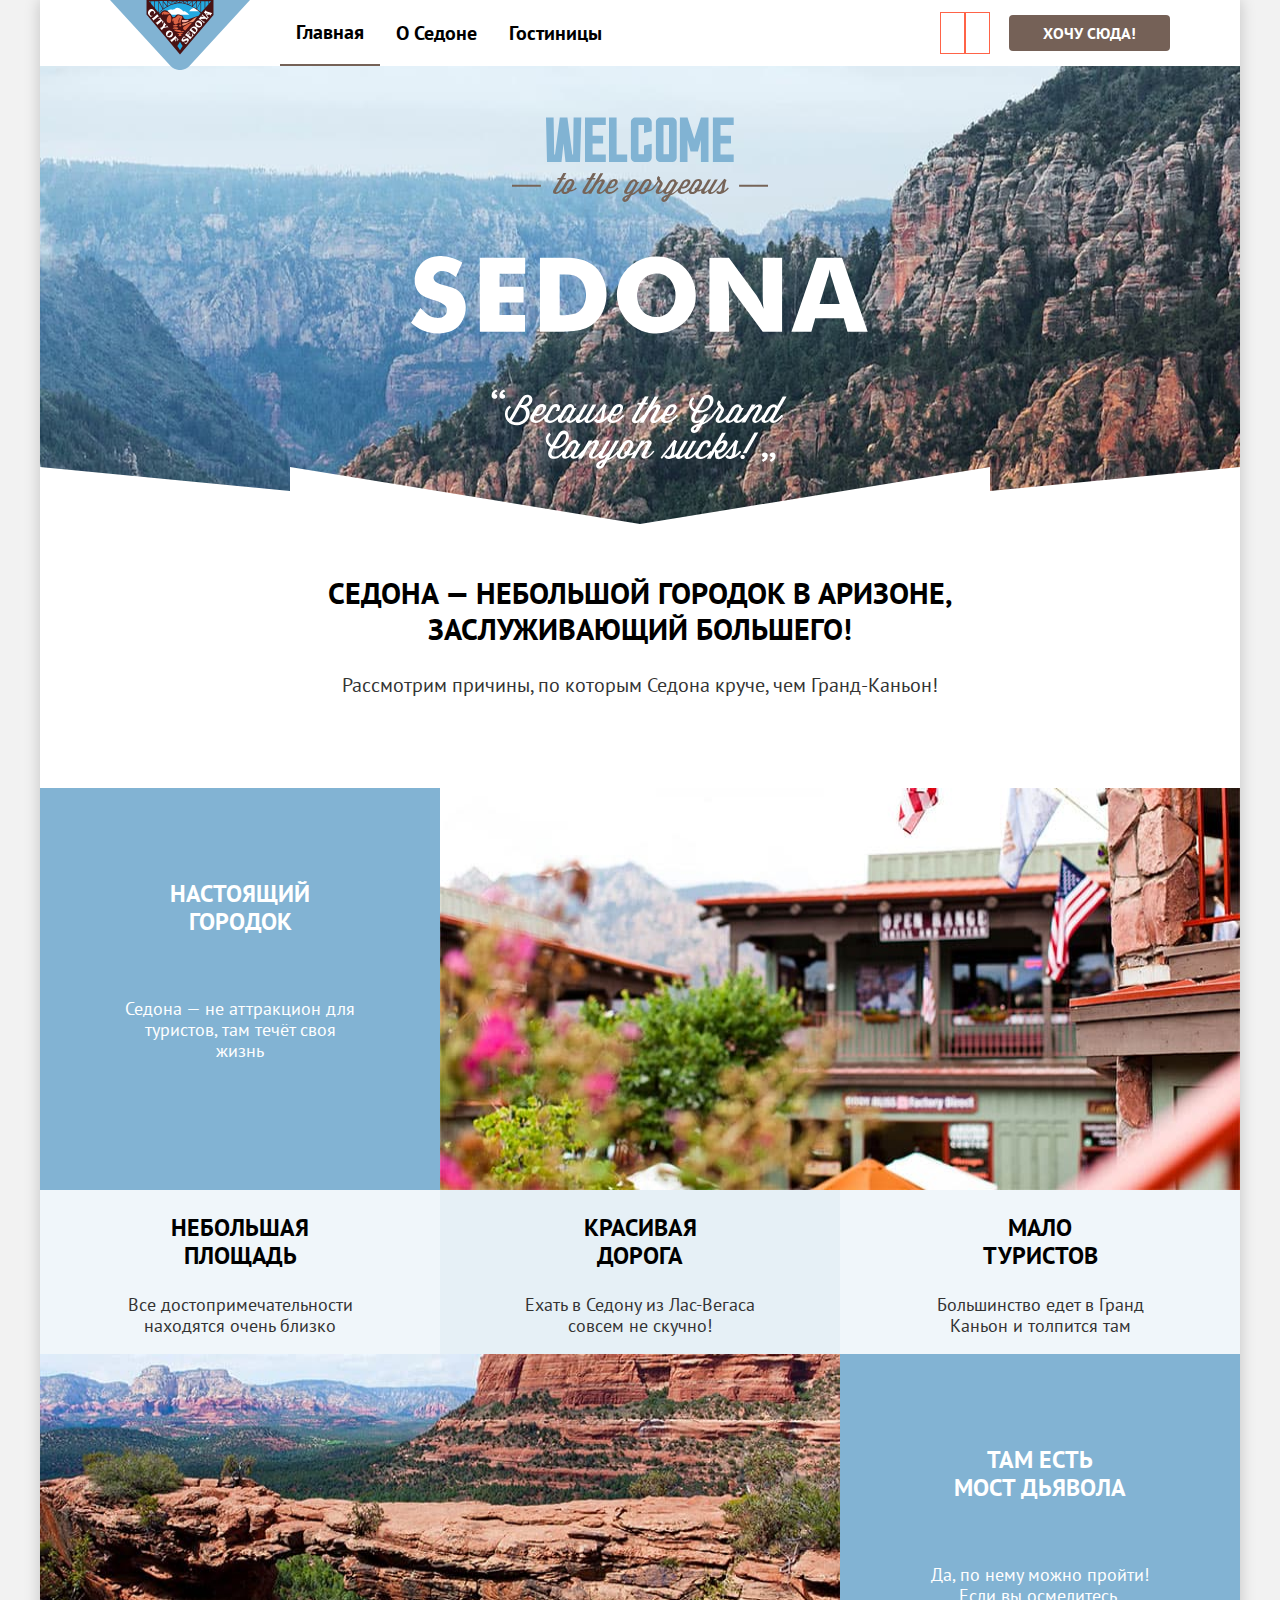
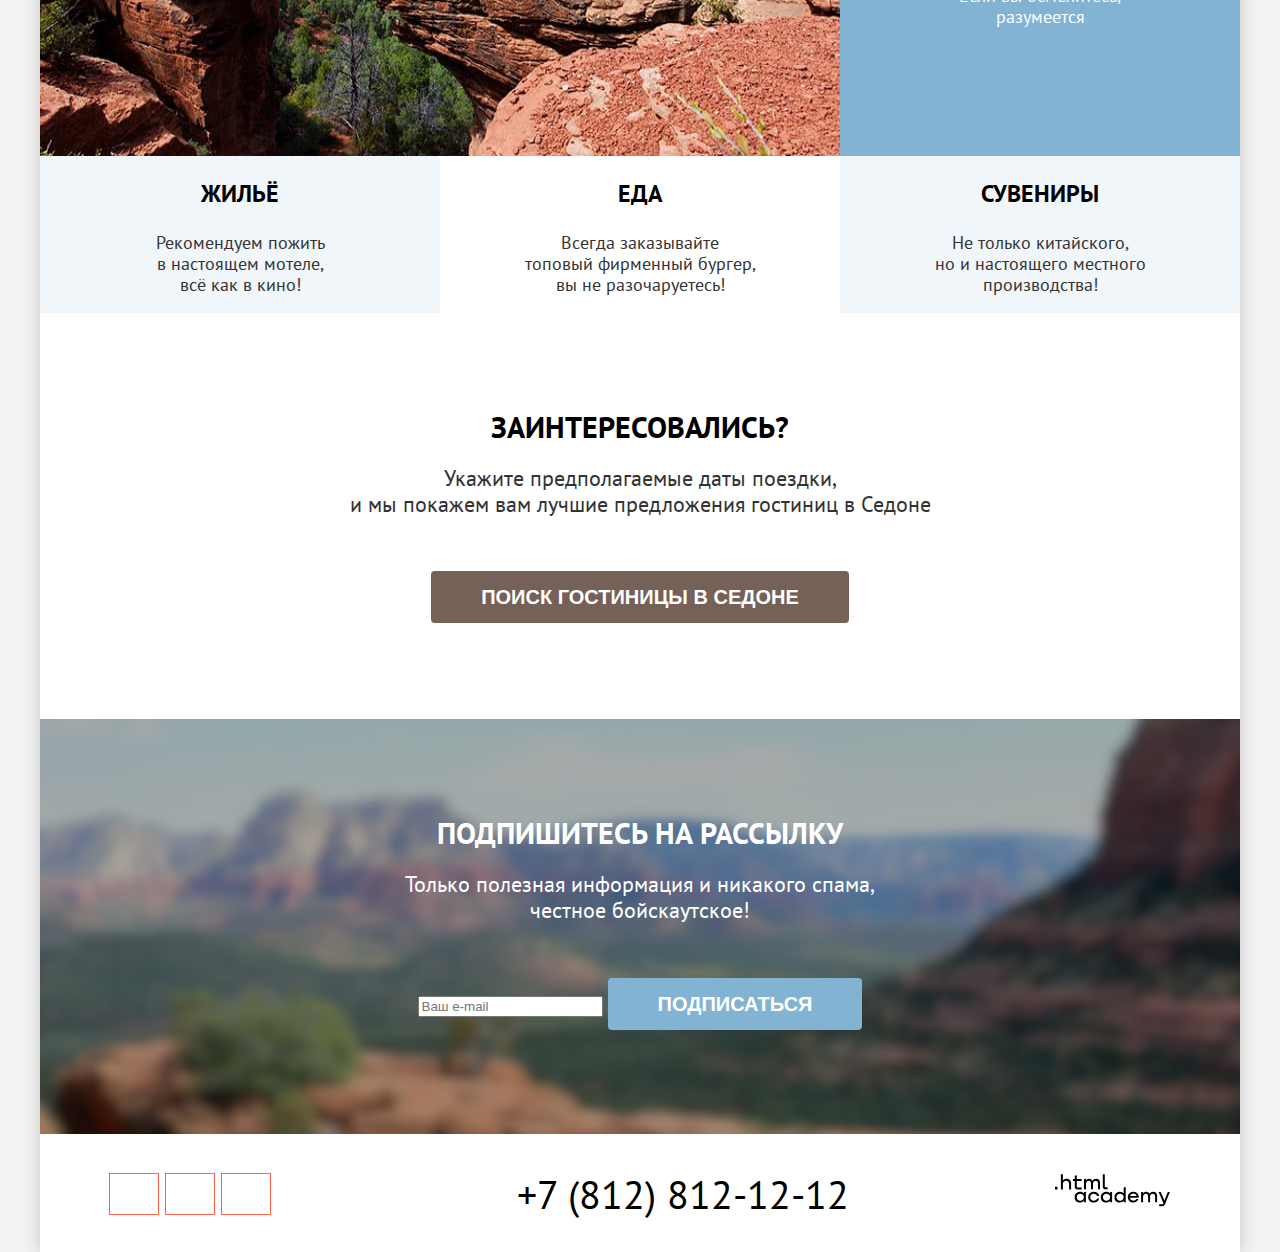
==== commit b8c20d51: "Merge pull request #6 from Egor2610/master" ====
--- a/index.html
+++ b/index.html
@@ -1,5 +1,6 @@
 <!DOCTYPE html>
 <html lang="ru">
+
   <head>
     <meta charset="utf-8">
     <title>HTML Academy: Седона</title>
@@ -10,164 +11,168 @@
 
   <body>
     <div class="page-container">
-    <header class="main-header">
-      <nav class="navigation">
-        <a class="main-header-logo" href="#">
-          <img src="images/logo.svg" width="140" height="70" alt="Логотип Седона.">
-        </a>
-        <ul class="navigation-list">
-          <li class="navigation-item"><a class="navigation-link" href="#" aria-current="page">Главная</a></li>
-          <li class="navigation-item"><a class="navigation-link" href="about.html">О Седоне</a></li>
-          <li class="navigation-item"><a class="navigation-link" href="catalog.html">Гостиницы</a></li>
-        </ul>
-        <ul class="navigation-list navigation-user">
-          <li class="navigation-user-item"><a class="navigation-link" href="#"><img src="#" alt="Логотип для поиска."><span class="visually-hidden">Поиск</span></a></li>
-          <li class="navigation-user-item"><a class="navigation-link" href="#"><img src="#" alt="Количество избранного."><span class="visually-hidden">Избранное</span></a></li>
-          <li class="navigation-user-item"><a class="navigation-link" href="#"><span class="button link-button">Хочу сюда!</span></a></li>
-        </ul>
-      </nav>
-    </header>
+      <header class="main-header">
+        <nav class="navigation">
+          <a class="header-logo" href="#">
+            <img src="images/logo.svg" width="140" height="70" alt="Логотип Седона.">
+          </a>
+          <ul class="navigation-list">
+            <li class="navigation-item"><a class="navigation-link" href="#" aria-current="page">Главная</a></li>
+            <li class="navigation-item"><a class="navigation-link" href="about.html">О Седоне</a></li>
+            <li class="navigation-item"><a class="navigation-link" href="catalog.html">Гостиницы</a></li>
+          </ul>
+          <ul class="navigation-list navigation-user">
+            <li class="navigation-user-item"><a class="navigation-link" href="#"><span
+                  class="visually-hidden">Поиск</span></a></li>
+            <li class="navigation-user-item"><a class="navigation-link" href="#"><span
+                  class="visually-hidden">Избранное</span></a></li>
+            <li class="navigation-user-item"><a class="button link-button" href="#"><span>Хочу сюда!</span></a></li>
+          </ul>
+        </nav>
+      </header>
 
-    <main class="container">
+      <main class="container">
 
-      <div class=foto-wrapper>
-        <img class="welcome-sedona" src="images/welcome.svg" width="458" height="352" alt="Welcome to the gorgeous Sedona. Because the Grand Canyon sucks!">
-      </div>
-      <div class="about-sedona">
-        <h2>Седона — небольшой городок в Аризоне,<br>заслуживающий большего!</h2>
-        <p> Рассмотрим причины, по которым Седона круче, чем Гранд-Каньон!</p>
-      </div>
-
-      <section class="advantages">
-        <h2 class="visually-hidden">Преимущества</h2>
-        <div class="advantages-flex">
-        <div class="advantages-point">
-          <p class="advantages-point-title">Настоящий<br>городок</p>
-          <span>——</span>
-          <p>Седона — не аттракцион для<br> туристов, там течёт своя<br> жизнь</p>
+        <div class=foto-wrapper>
+          <img class="welcome-sedona" src="images/welcome.svg" width="458" height="352"
+            alt="Welcome to the gorgeous Sedona. Because the Grand Canyon sucks!">
         </div>
-        <img class="advantages-picture" src="images/house.jpg" width="800" height="384" alt="Седона, красивые дома.">
+        <div class="about-sedona">
+          <h2>Седона — небольшой городок в Аризоне,<br>заслуживающий большего!</h2>
+          <p> Рассмотрим причины, по которым Седона круче, чем Гранд-Каньон!</p>
         </div>
 
-        <ul class="advantages-list">
-          <li class="advantages-item">
-            <p class="advantages-item-title">Небольшая<br>площадь</p>
-            <span>——</span>
-            <p>Все достопримечательности<br>находятся очень близко</p>
-          </li>
-          <li class="advantages-item-road">
-            <p class="advantages-item-title">Красивая<br>дорога</p>
-            <span>——</span>
-            <p>Ехать в Седону из Лас-Вегаса<br>совсем не скучно!</p>
-          </li>
-          <li class="advantages-item">
-            <p class="advantages-item-title">Мало<br>туристов</p>
-            <span>——</span>
-            <p>Большинство едет в Гранд<br>Каньон и толпится там</p>
-          </li>
-        </ul>
+        <section class="advantages">
+          <h2 class="visually-hidden">Преимущества</h2>
+          <div class="advantages-flex">
+            <div class="advantages-point">
+              <p class="advantages-point-title">Настоящий<br>городок</p>
+              <p class="advantages-point-text">Седона — не аттракцион для<br> туристов, там течёт своя<br> жизнь</p>
+            </div>
+            <img class="advantages-picture" src="images/house.jpg" width="800" height="384"
+              alt="Седона, красивые дома.">
+          </div>
 
-        <div class="advantages-flex">
-        <img class="advantages-picture" src="images/bridge.jpg" width="800" height="384" alt="Мост дьявола природного происхождения.">
-        <div class="advantages-point">
-          <p class="advantages-point-title">Там есть<br>мост дьявола</p>
-          <p>——</p>
-          <p>Да, по нему можно пройти!<br>Если вы осмелитесь,<br>разумеется</p>
-        </div>
+          <ul class="advantages-list">
+            <li class="advantages-item">
+              <p class="advantages-item-title">Небольшая<br>площадь</p>
+              <p>Все достопримечательности<br>находятся очень близко</p>
+            </li>
+            <li class="advantages-item-road">
+              <p class="advantages-item-title">Красивая<br>дорога</p>
+              <p>Ехать в Седону из Лас-Вегаса<br>совсем не скучно!</p>
+            </li>
+            <li class="advantages-item">
+              <p class="advantages-item-title">Мало<br>туристов</p>
+              <p>Большинство едет в Гранд<br>Каньон и толпится там</p>
+            </li>
+          </ul>
+
+          <div class="advantages-flex">
+            <img class="advantages-picture" src="images/bridge.jpg" width="800" height="384"
+              alt="Мост дьявола природного происхождения.">
+            <div class="advantages-point">
+              <p class="advantages-point-title">Там есть<br>мост дьявола</p>
+              <p class="advantages-point-text">Да, по нему можно пройти!<br>Если вы осмелитесь,<br>разумеется</p>
+            </div>
+          </div>
+
+          <ul class="advantages-list">
+            <li class="advantages-item">
+              <p class="advantages-item-title">Жильё</p>
+              <p>Рекомендуем пожить<br>в настоящем мотеле,<br>всё как в кино!</p>
+            </li>
+            <li class="advantages-item-food">
+              <p class="advantages-item-title">Еда</p>
+              <p>Всегда заказывайте<br>топовый фирменный бургер,<br>вы не разочаруетесь!</p>
+            </li>
+            <li class="advantages-item">
+              <p class="advantages-item-title">Сувениры</p>
+              <p>Не только китайского,<br>но и настоящего местного<br>производства!</p>
+            </li>
+          </ul>
+
+        </section>
+
+        <section class="hotel-search">
+          <h2 class="visually-hidden">Поиск гостиницы</h2>
+          <p class="hotel-search-title">Заинтересовались?</p>
+          <p class="hotel-search-info">Укажите предполагаемые даты поездки,<br> и мы покажем вам лучшие предложения
+            гостиниц в Седоне</p>
+          <button class="button button-search" type="button">Поиск гостиницы в Седоне</button>
+        </section>
+
+      </main>
+
+      <footer class="footer">
+        <div class="newsletter">
+          <h2 class="visually-hidden">Подписка на рассылку</h2>
+          <p class="newsletter-title">Подпишитесь на рассылку</p>
+          <p class="newsletter-info">Только полезная информация и никакого спама,<br>честное бойскаутское!</p>
+
+          <form class="newsletter-form" action="https://echo.htmlacademy.ru/" method="post">
+            <label class="visually-hidden" for="newsletter-email">Email</label>
+            <input class="field" placeholder="Ваш e-mail" type="email" name="newsletter-email" id="newsletter-email"
+              required>
+            <button class="button button-newsletter" type="submit">Подписаться</button>
+          </form>
         </div>
 
-        <ul class="advantages-list">
-          <li class="advantages-item">
-            <p class="advantages-item-title">Жильё</p>
-            <p>Рекомендуем пожить<br>в настоящем мотеле,<br>всё как в кино!</p>
-          </li>
-          <li class="advantages-item-food">
-            <p class="advantages-item-title">Еда</p>
-            <p>Всегда заказывайте<br>топовый фирменный бургер,<br>вы не разочаруетесь!</p>
-          </li>
-          <li class="advantages-item">
-            <p class="advantages-item-title">Сувениры</p>
-            <p>Не только китайского,<br>но и настоящего местного<br>производства!</p>
-          </li>
-        </ul>
-
-      </section>
-
-      <section class="hotel-search">
-        <h2 class="visually-hidden">Поиск гостиницы</h2>
-        <p class="hotel-search-title">Заинтересовались?</p>
-        <p class="hotel-search-info">Укажите предполагаемые даты поездки,<br> и мы покажем вам лучшие предложения гостиниц в Седоне</p>
-        <button class="button button-search" type="button">Поиск гостиницы в Седоне</button>
-      </section>
-
-    </main>
-
-    <footer class="main-footer">
-      <div class='newsletter-container'>
-      <div class="newsletter">
-        <h2 class="visually-hidden">Подписка на рассылку</h2>
-        <p class="newsletter-title">Подпишитесь на рассылку</p>
-        <p class="newsletter-info">Только полезная информация и никакого спама,<br>честное бойскаутское!</p>
-
-        <form class="newsletter-form" action="https://echo.htmlacademy.ru/" method="post">
-          <label class="visually-hidden" for="newsletter-email">Email</label>
-          <input class="field"  placeholder="Ваш e-mail" type="email" name="newsletter-email" id="newsletter-email" required>
-          <button class="button button-newsletter" type="submit">Подписаться</button>
-        </form>
-      </div>
-    </div>
-
-      <section class="footer-contacts">
-        <h2 class="visually-hidden">Контакты</h2>
-        <ul class="social-button-list">
-          <li class="social-button-item"><a class="social-twitter" href="https://vk.com/htmlacademy"> <img src="#" width="24" height="14" alt="Логотип Вконтакте."> <span class="visually-hidden">VK</span></a></li>
-          <li class="social-button-item"><a class="social-facebook" href="https://t.me/htmlacademy"> <img src="#" width="18" height="16" alt="Логотип Телеграм."> <span class="visually-hidden">Telegram</span></a></li>
-          <li class="social-button-item"><a class="social-youtube" href="https://www.youtube.com/user/htmlacademyru"> <img src="#" width="22" height="17" alt="Логотип Ютюб."> <span class="visually-hidden">Youtube</span></a></li>
-        </ul>
-        <div class="footer-telephone">
-          <a class="telephone" href="tel:+78128121212">+7 (812) 812-12-12</a>
-        </div>
-        <div class="footer-logo">
-          <a href="https://htmlacademy.ru"><img src="images/logo-footer.svg" width="115" height="33" alt="Логотип html academy."></a>
-        </div>
-      </section>
-    </footer>
+        <section class="footer-contacts">
+          <h2 class="visually-hidden">Контакты</h2>
+          <ul class="social-list">
+            <li class="social-item"><a class="social-link" href="https://vk.com/htmlacademy"><span class="visually-hidden">VK</span></a></li>
+            <li class="social-item"><a class="social-link" href="https://t.me/htmlacademy"><span class="visually-hidden">Telegram</span></a></li>
+            <li class="social-item"><a class="social-link" href="https://www.youtube.com/user/htmlacademyru"><span class="visually-hidden">Youtube</span></a></li>
+          </ul>
+          <div class="footer-telephone">
+            <a class="telephone" href="tel:+78128121212">+7 (812) 812-12-12</a>
+          </div>
+          <div class="footer-logo">
+            <a href="https://htmlacademy.ru"><img src="images/logo-footer.svg" width="115" height="33"
+                alt="Логотип html academy."></a>
+          </div>
+        </section>
+      </footer>
 
 
-    <!---ФОРМА ПОИСКА ГОСТИНИЦЫ-->
+      <!---ФОРМА ПОИСКА ГОСТИНИЦЫ-->
+      <!--
+      <form class="reservation" action="https://echo.htmlacademy.ru" method="post">
+        <h2 class="search-title">Поиск гостиницы в седоне</h2>
+        <button class="button button-close" type="button">Закрыть</button>
+        <p class="reservation-arrival">
+          <label class="reservation-arrival-label" for="arrival-date">Дата заезда:</label>
+          <input class="reservation-item-input" type="text" id="arrival-date" name="arrival-date"
+            placeholder="27 Апреля 2020">
+        </p>
+        <p class="reservation-status-error">Мы не можем отправить вас в прошлое</p>
 
+        <p class="reservation-departure">
+          <label class="reservation-departure-label" for="departure-date">Дата выезда:</label>
+          <input class="reservation-item-input" type="text" id="departure-date" name="departure-date"
+            placeholder="1 сентября 2023">
+        </p>
+        <p class="reservation-status">На эти даты есть свободные номера. Пока есть.</p>
 
-    <form class="reservation" action="https://echo.htmlacademy.ru" method="post">
-      <h2 class="search-title">Поиск гостиницы в седоне</h2>
-      <button class="button button-close" type="button">Закрыть</button>
-      <p class="reservation-arrival">
-        <label class="reservation-arrival-label" for="arrival-date">Дата заезда:</label>
-        <input class="reservation-item-input" type="text" id="arrival-date" name="arrival-date" placeholder="27 Апреля 2020">
-      </p>
-      <p class="reservation-status-error">Мы не можем отправить вас в прошлое</p>
+        <div class="reservation-item">
+          <label class="reservation-item-label" for="adult">Взрослые:</label>
+          <button class="button-minus" type="button" id="amount-adult-minus"><span>-</span></button>
+          <input class="reservation-item" type="number" min="1" max="10" name="adult" value="2" id="adult">
+          <button class="button-plus" type="button" id="amount-adult-plus"><span>+</span></button>
 
-      <p class="reservation-departure">
-        <label class="reservation-departure-label" for="departure-date">Дата выезда:</label>
-        <input class="reservation-item-input" type="text" id="departure-date" name="departure-date" placeholder="1 сентября 2023">
-      </p>
-      <p class="reservation-status">На эти даты есть свободные номера. Пока есть.</p>
-
-      <div class="reservation-item">
-        <label class="reservation-item-label" for="adult">Взрослые:</label>
-        <button class="button-minus" type="button" id="amount-adult-minus"><span>-</span></button>
-        <input class="reservation-item" type="number" min="1" max="10" name="adult" value="2" id="adult">
-        <button class="button-plus" type="button" id="amount-adult-plus"><span>+</span></button>
-
-        <label class="reservation-item-label" for="children">Дети:</label>
-        <span>i</span>
-        <div class="reservation-item-popup">
-          <p class="reservation-item-popup">Укажите количество детей, которые будут с вами, возраст которых от 6 до 18 лет. Дети до 6 лет размещаются бесплатно.</p>
+          <label class="reservation-item-label" for="children">Дети:</label>
+          <span>i</span>
+          <div class="reservation-item-popup">
+            <p class="reservation-item-popup">Укажите количество детей, которые будут с вами, возраст которых от 6 до 18
+              лет. Дети до 6 лет размещаются бесплатно.</p>
+          </div>
+          <button class="button-minus" type="button" id="amount-children-minus"><span>-</span></button>
+          <input class="reservation-item" type="number" min="0" max="10" name="children" value="2" id="children">
+          <button class="button-plus" type="button" id="amount-children-plus"><span>+</span></button>
         </div>
-        <button class="button-minus" type="button" id="amount-children-minus"><span>-</span></button>
-        <input class="reservation-item" type="number" min="0" max="10" name="children" value="2" id="children">
-        <button class="button-plus" type="button" id="amount-children-plus"><span>+</span></button>
-      </div>
-      <button class="button button-form" type="submit">Найти</button>
-    </form>
-  </div>
+        <button class="button button-form" type="submit">Найти</button>
+      </form>
+      -->
+    </div>
   </body>
--- a/styles/styles.css
+++ b/styles/styles.css
@@ -17,6 +17,12 @@
 
 html {
   height: 100%;
+}
+
+*,
+*::before,
+*::after {
+  box-sizing: border-box;
 }
 
 /*-------------- body -----------------*/
@@ -34,72 +40,119 @@
 }
 
 /*-------------- container -----------------*/
+
+.page-container {
+  width: 1200px;
+  margin: 0 auto;
+  display: flex;
+  flex-direction: column;
+  background-color: #ffffff;
+  box-shadow: 0 0 15px rgba(0, 0, 0, 0.2);
+}
+
 .container {
   flex-grow: 1;
 }
 
-.page-container {
-  width: 1200px;
-  margin: 0 auto;
-  background-color: #ffffff;
-  box-shadow: 0 0 15px rgba(0, 0, 0, 0.2);
-}
-
 /*-------------- navigation -----------------*/
+
 .navigation {
   font-size: 20px;
   line-height: 24px;
   font-weight: 700;
   color: #000000;
+  text-transform: capitalize;
   display: flex;
   width: 1060px;
   margin: 0 auto;
-
-  }
+}
+
+.header-logo {
+  position: relative;
+  margin-right: 30px;
+  width: 140px;
+  z-index: 1;
+}
+
+.header-logo img {
+  position: absolute;
+  top: 0;
+  left: 0;
+}
+
 .navigation-list {
-  list-style: none;
-  width: 339px;
+  list-style-type: none;
+  display: flex;
+  flex-wrap: wrap;
+  align-items: center;
+  width: 440px;
   margin: 0;
   padding: 0;
 }
+
 .navigation-user {
-  list-style: none;
-  max-width: 458px;
+  width: 420px;
   margin-left: auto;
-}
+  justify-content: flex-end;
+  align-items: center;
+}
+
 .navigation-link {
+  display: block;
   text-decoration: none;
-  color:#000000;
-  }
+  color: #000000;
+  padding: 20px 16px;
+}
+
+.navigation-user .navigation-link {
+  min-width: 20px;
+  min-height: 20px;
+  outline: tomato solid 1px;
+  padding: 20px 12px;
+}
 
 .navigation-link[aria-current="page"] {
   border-bottom: 2px solid #756257;
 }
 
+.link-button {
+  display: block;
+  padding: 8px 34px;
+  margin-left: 20px;
+}
+
 
 /*-------------- button -----------------*/
 .button {
- font-size: 16px;
- line-height: 20px;
- font-weight: 700;
- text-align: center;
- text-transform: uppercase;
- text-decoration: none;
- border-radius: 4px;
- color: #ffffff;
- background-color: #756157;
+  font-size: 16px;
+  line-height: 20px;
+  font-weight: 700;
+  text-align: center;
+  text-transform: uppercase;
+  text-decoration: none;
+  border-radius: 4px;
+  color: #ffffff;
+  background-color: #756157;
+  border: none;
 }
 
 /*-------------- main-foto -----------------*/
 .foto-wrapper {
-  background-image:url("../images/divider.svg"), url("../images/index-background.jpg");
+  background-image: url("../images/divider.svg"), url("../images/index-background.jpg");
   background-position: center bottom, center;
-  background-color:rgba(131, 179, 211, 0.2);
+  background-color: rgba(131, 179, 211, 0.2);
   width: 1200px;
   height: 458px;
   margin: 0 auto;
   background-repeat: no-repeat, no-repeat;
   text-align: center;
+  padding-top: 51px;
+  padding-bottom: 82px;
+  margin-bottom: 51px;
+}
+
+.about-sedona {
+  margin-bottom: 90px;
 }
 
 .about-sedona h2 {
@@ -109,56 +162,83 @@
   color: #000000;
   text-align: center;
   text-transform: uppercase;
+  margin-top: 0;
+  margin-bottom: 25px;
 }
 
 .about-sedona p {
   font-size: 20px;
   line-height: 26px;
   text-align: center;
+  margin: 0;
 }
 
 /*-------------- advantages -----------------*/
+.advantages {
+  margin-bottom: 96px;
+}
 
 .advantages-list {
-  list-style: none;
+  list-style-type: none;
   text-align: center;
   display: flex;
   justify-content: space-between;
+  flex-wrap: wrap;
   margin: 0;
   padding: 0;
 }
+
+
 .advantages-flex {
   display: flex;
-  justify-content: flex-start;
-}
+}
+
+.advantages-picture {
+  max-width: 100%;
+  height: auto;
+}
+
 .advantages-list li {
   width: 400px;
 }
+
 .advantages-point {
   color: #ffffff;
   background-color: #82B3D3;
   text-align: center;
   width: 400px;
-}
+  padding: 92px 85px 111px 85px;
+}
+
 .advantages-point-title {
   font-size: 24px;
   line-height: 28px;
   font-weight: 700;
   text-transform: uppercase;
-}
+  margin-top: 0;
+  margin-bottom: 62px;
+}
+
 .advantages-item-title {
   font-size: 24px;
   line-height: 28px;
   font-weight: 700;
-  color:#000000;
-  text-transform: uppercase;
-}
+  color: #000000;
+  text-transform: uppercase;
+}
+
+.advantages-point-text {
+  margin-top: 0;
+}
+
 .advantages-item {
   background-color: rgba(131, 179, 211, 0.12);
 }
-.advantages-item-road{
-  background-color:rgba(131, 179, 211, 0.2)
-}
+
+.advantages-item-road {
+  background-color: rgba(131, 179, 211, 0.2);
+}
+
 .advantages-picture {
   background-color: #82B3D3;
 }
@@ -166,63 +246,116 @@
 /*-------------- hotel-search -----------------*/
 .hotel-search {
   text-align: center;
-}
+  margin-bottom: 96px;
+}
+
 .hotel-search-title {
   font-size: 30px;
   line-height: 36px;
   font-weight: 700;
-  color:#000000;
-  text-transform: uppercase;
-}
+  color: #000000;
+  text-transform: uppercase;
+  margin-top: 0;
+  margin-bottom: 20px;
+}
+
 .hotel-search-info {
   font-size: 22px;
   line-height: 26px;
-}
+  margin-top: 0;
+  margin-bottom: 54px;
+
+}
+
 .button-search {
   font-size: 20px;
   line-height: 36px;
+  border: none;
+  padding: 8px 50px;
 }
 
 /*-------------- footer -----------------*/
-.newsletter-container {
-  color: #ffffff;
+.newsletter {
   width: 1200px;
-  height: 415px;
   background-image: url("../images/blur-background.jpg");
   background-position: top;
   background-size: cover;
   background-color: #3F5E72;
-  text-align: center;
-}
+  color: #ffffff;
+  text-align: center;
+  padding: 96px 258px 104px 258px;
+  margin-top: 0;
+  margin-bottom: 40px;
+}
+
+.catalog-newsletter {
+  background-image: none;
+  color: #000000;
+  background-color: #FFFFFF;
+}
+
 .newsletter-title {
   font-size: 30px;
   line-height: 36px;
   font-weight: 700;
   text-transform: uppercase;
-}
+  margin-top: 0;
+  margin-bottom: 20px;
+}
+
 .newsletter-info {
   font-size: 22px;
   line-height: 26px;
-}
+  margin-top: 0;
+  margin-bottom: 55px;
+}
+
+.info-catalog {
+  color: #333333;
+}
+
 .button-newsletter {
+  font-size: 20px;
+  line-height: 36px;
   background-color: #82B3D3;
-}
-.social-button-list {
+  margin: 0;
+  padding: 8px 50px;
+}
+
+.social-list {
+  list-style-type: none;
+  width: 200px;
+  display: flex;
+  flex-wrap: wrap;
   margin: 0;
   padding: 0;
-  list-style: none;
-
-}
+}
+
+.social-item {
+  min-width: 48px;
+  min-height: 40px;
+  margin-right: 8px;
+  margin-bottom: 8px;
+  outline: tomato solid 1px;
+}
+
+.social-item:nth-child(3n) {
+  margin-right: 0;
+}
+
+
 .telephone {
   font-size: 40px;
   line-height: 40px;
   color: #000000;
   text-decoration: none;
 }
+
 .footer-contacts {
   display: flex;
   width: 1060px;
   margin: 0 auto;
+  margin-bottom: 30px;
   justify-content: space-between;
 }
 
@@ -231,6 +364,7 @@
   width: 1060px;
   margin: 0 auto;
 }
+
 .search-form {
   color: #ffffff;
   background-image: url("../images/catalog-background.jpg");
@@ -238,37 +372,59 @@
   background-repeat: no-repeat;
   background-size: cover;
   line-height: 23px;
-}
+  padding: 35px 70px 70px 70px;
+  margin-bottom: 40px;
+}
+
 .search-form-title {
   font-size: 60px;
   line-height: 78px;
   font-weight: 700;
-}
+  margin-top: 0;
+  margin-bottom: 8px;
+}
+
 .breadcrumbs {
   font-size: 16px;
   line-height: 21px;
-  list-style: none;
-}
+  list-style-type: none;
+  margin: 0;
+  padding: 0;
+  display: flex;
+  margin-bottom: 40px;
+}
+
+.breadcrumbs-item {
+  margin-right: 32px;
+}
+
 .search-legend {
   font-size: 20px;
   line-height: 24px;
   font-weight: 700;
 }
+
 .search-catalog fieldset {
   border: none;
 }
+
 .button-submit {
   background-color: #82B3D3;
-}
+  padding: 8px 50px;
+}
+
 .button-reset {
   background-color: transparent;
-}
+  padding: 8px 58px;
+}
+
 .search-input {
   font-size: 18px;
   line-height: 24px;
   font-weight: 700;
   color: #000000;
 }
+
 .search-catalog {
   display: flex;
   justify-content: flex-start;
@@ -278,18 +434,32 @@
 .sorting {
   width: 1060px;
   display: flex;
-  margin: 0 auto;
-}
+  justify-content: space-between;
+  margin: 0 auto;
+  margin-bottom: 40px;
+}
+
 .filter-search {
   font-size: 30px;
   line-height: 36px;
   font-weight: 700;
-  width: 337px;
-  color: #000000;
-}
-.sorting-cards {
-  max-width: 522px;
-  margin-left: auto;
+  color: #000000;
+  text-transform: uppercase;
+  margin: 0;
+}
+
+.sorting-link {
+  display: block;
+  min-width: 24px;
+  min-height: 24px;
+  outline: tomato solid 1px;
+  padding: 17px;
+}
+
+.sorting-link-cards {
+  display: flex;
+  width: 522px;
+  justify-content: flex-end;
 }
 
 /*-------------- hotel-cards-----------------*/
@@ -297,55 +467,108 @@
   margin: 0;
   padding: 0;
   display: grid;
-  grid-template-columns: 1fr 1fr 1fr;
-  grid-column-gap: 20px;
-  grid-row-gap: 20px;
-}
+  grid-template-columns: repeat(auto-fit, 340px);
+  gap: 20px;
+}
+
 .hotel {
-  width: 340px;
-  outline: #f2f2f2 1px solid;
-}
+  border: 1px solid #f2f2f2;
+  border-radius: 4px;
+  padding: 20px;
+}
+
+.hotel-image {
+  max-width: 100%;
+  height: auto;
+}
+
+.hotel-card-info {
+  display: flex;
+  justify-content: space-between;
+}
+
+.hotel-buttons {
+  display: flex;
+  justify-content: space-between;
+}
+
 .search-result {
   width: 1060px;
   margin: 0 auto;
-}
+  margin-bottom: 80px;
+}
+
 .search-result ul {
-  list-style: none;
-}
+  list-style-type: none;
+}
+
 .product-card-link {
   text-decoration: none;
 }
+
 .product-card-title {
   font-size: 24px;
   line-height: 28px;
   font-weight: 700;
   color: #000000;
 }
+
 .hotel-rating {
- font-size: 16px;
- line-height: 20px;
- text-align: center;
- text-transform: uppercase;
- text-decoration: none;
- border-radius: 4px;
- color: #333333;
- background-color: #f2f2f2;
-}
+  font-size: 16px;
+  line-height: 20px;
+  text-align: center;
+  text-transform: uppercase;
+  text-decoration: none;
+  width: 140px;
+  padding: 9px 22px 8px 23px;
+  border-radius: 4px;
+  color: #333333;
+  background-color: #f2f2f2;
+}
+
 .button-booking {
   background-color: #82B3D3;
-}
+  padding: 8px 20px;
+}
+
 .button-saved {
   background-color: #7DB54F;
+  padding: 8px 18px;
+}
+
+.button-details {
+  padding: 8px 26px;
 }
 
 
 
 
 /*-------------- pagination-----------------*/
+.load-more {
+  width: 1060px;
+  margin: 0 auto;
+  margin-bottom: 60px;
+}
+
 .pagination {
-  list-style: none;
-}
+  list-style-type: none;
+  margin: 0;
+  padding: 0;
+  display: flex;
+  flex-wrap: wrap;
+  margin-top: 80px;
+}
+
+.pagination-item {
+  margin-right: 8px;
+}
+
 .pagination-link {
+  display: block;
+  box-sizing: border-box;
+  width: 60px;
+  height: 60px;
+  padding: 12px 24px;
   color: #ffffff;
   background-color: #82B3D3;
   text-decoration: none;
@@ -353,10 +576,16 @@
   line-height: 36px;
   font-weight: 700;
 }
+
+.last-link {
+  padding: 8px 19px;
+}
+
 .page-current {
   color: #000000;
   background-color: #f2f2f2;
 }
+
 .page-next {
   font-size: 22px;
   line-height: 26px;
@@ -364,15 +593,17 @@
   color: #000000;
   background-color: #ffffff;
 }
-.load-more {
-  width: 1060px;
-  margin: 0 auto;
-}
+
+.pagination-item:last-child {
+  margin-right: 0;
+}
+
 
 /*-------------- footer-catalog-----------------*/
 .newsletter-catalog {
   text-align: center;
 }
+
 .title-catalog {
   color: #000000;
 }
